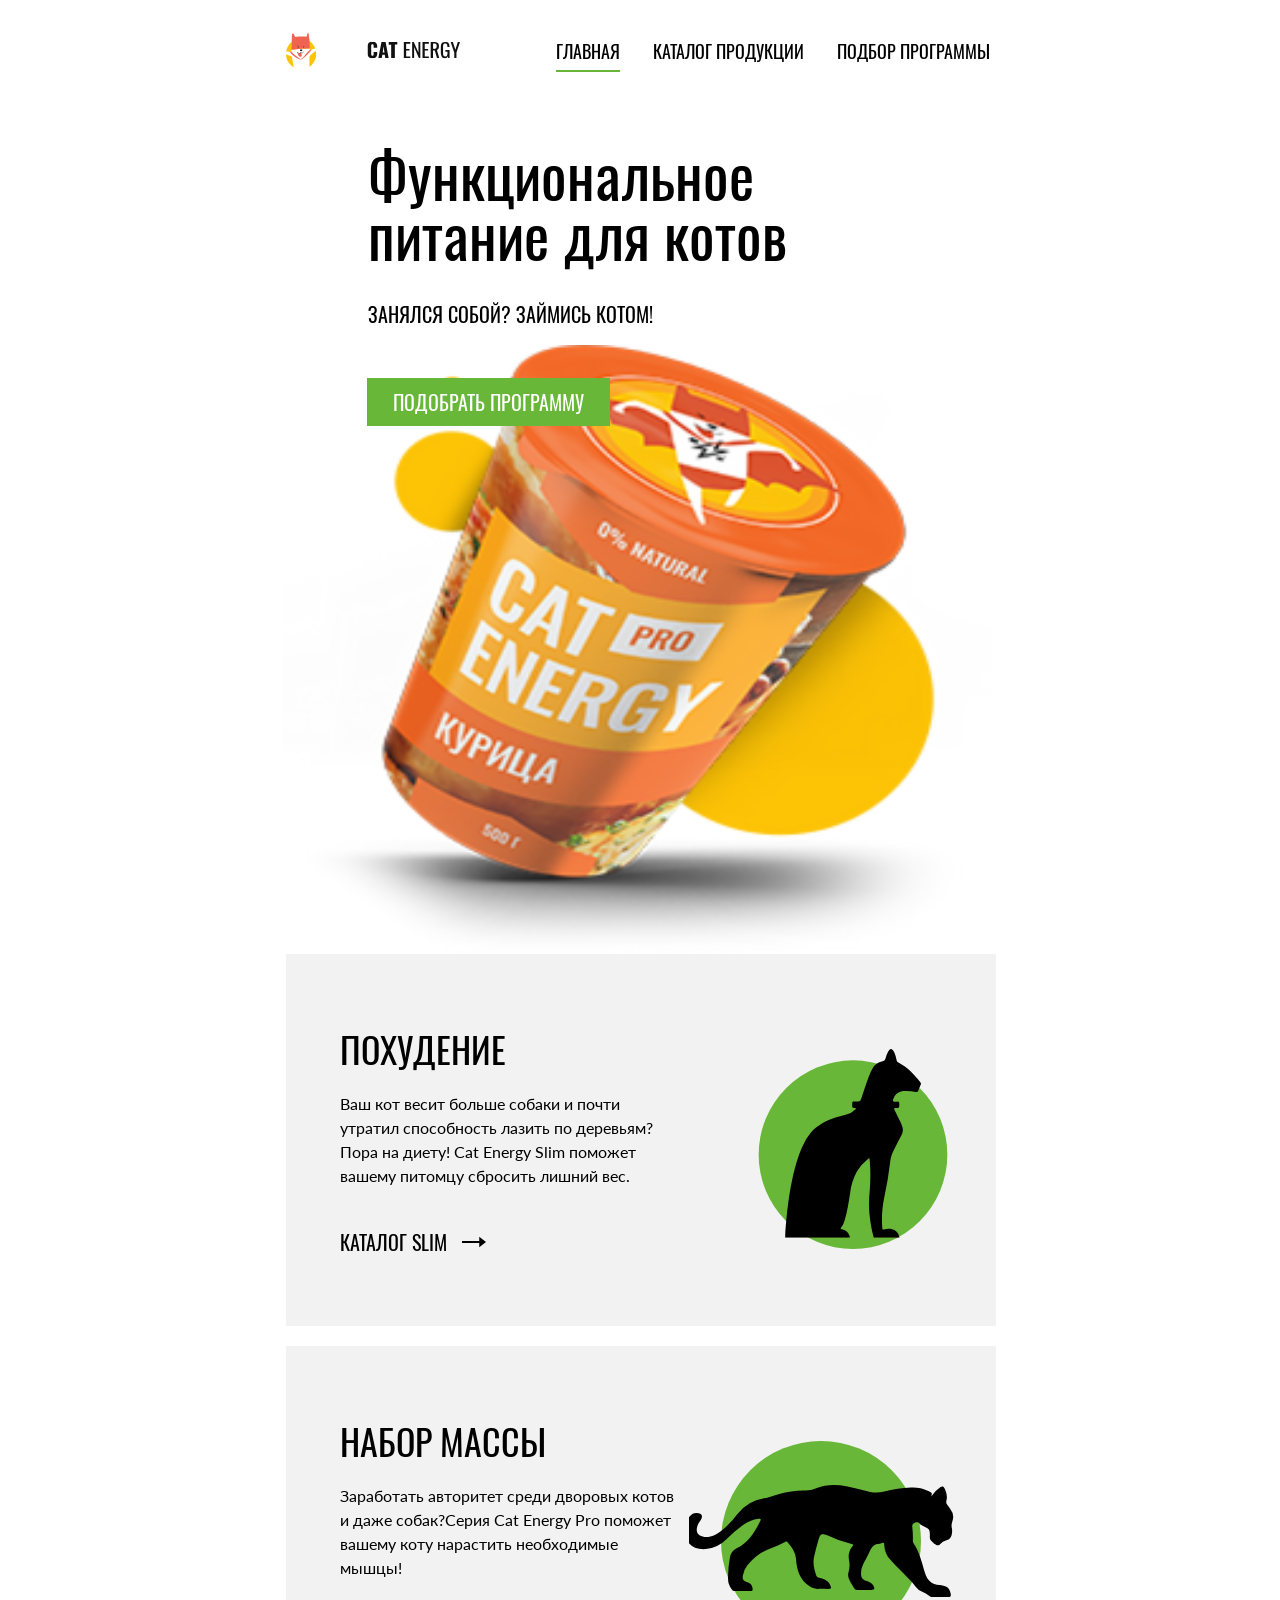
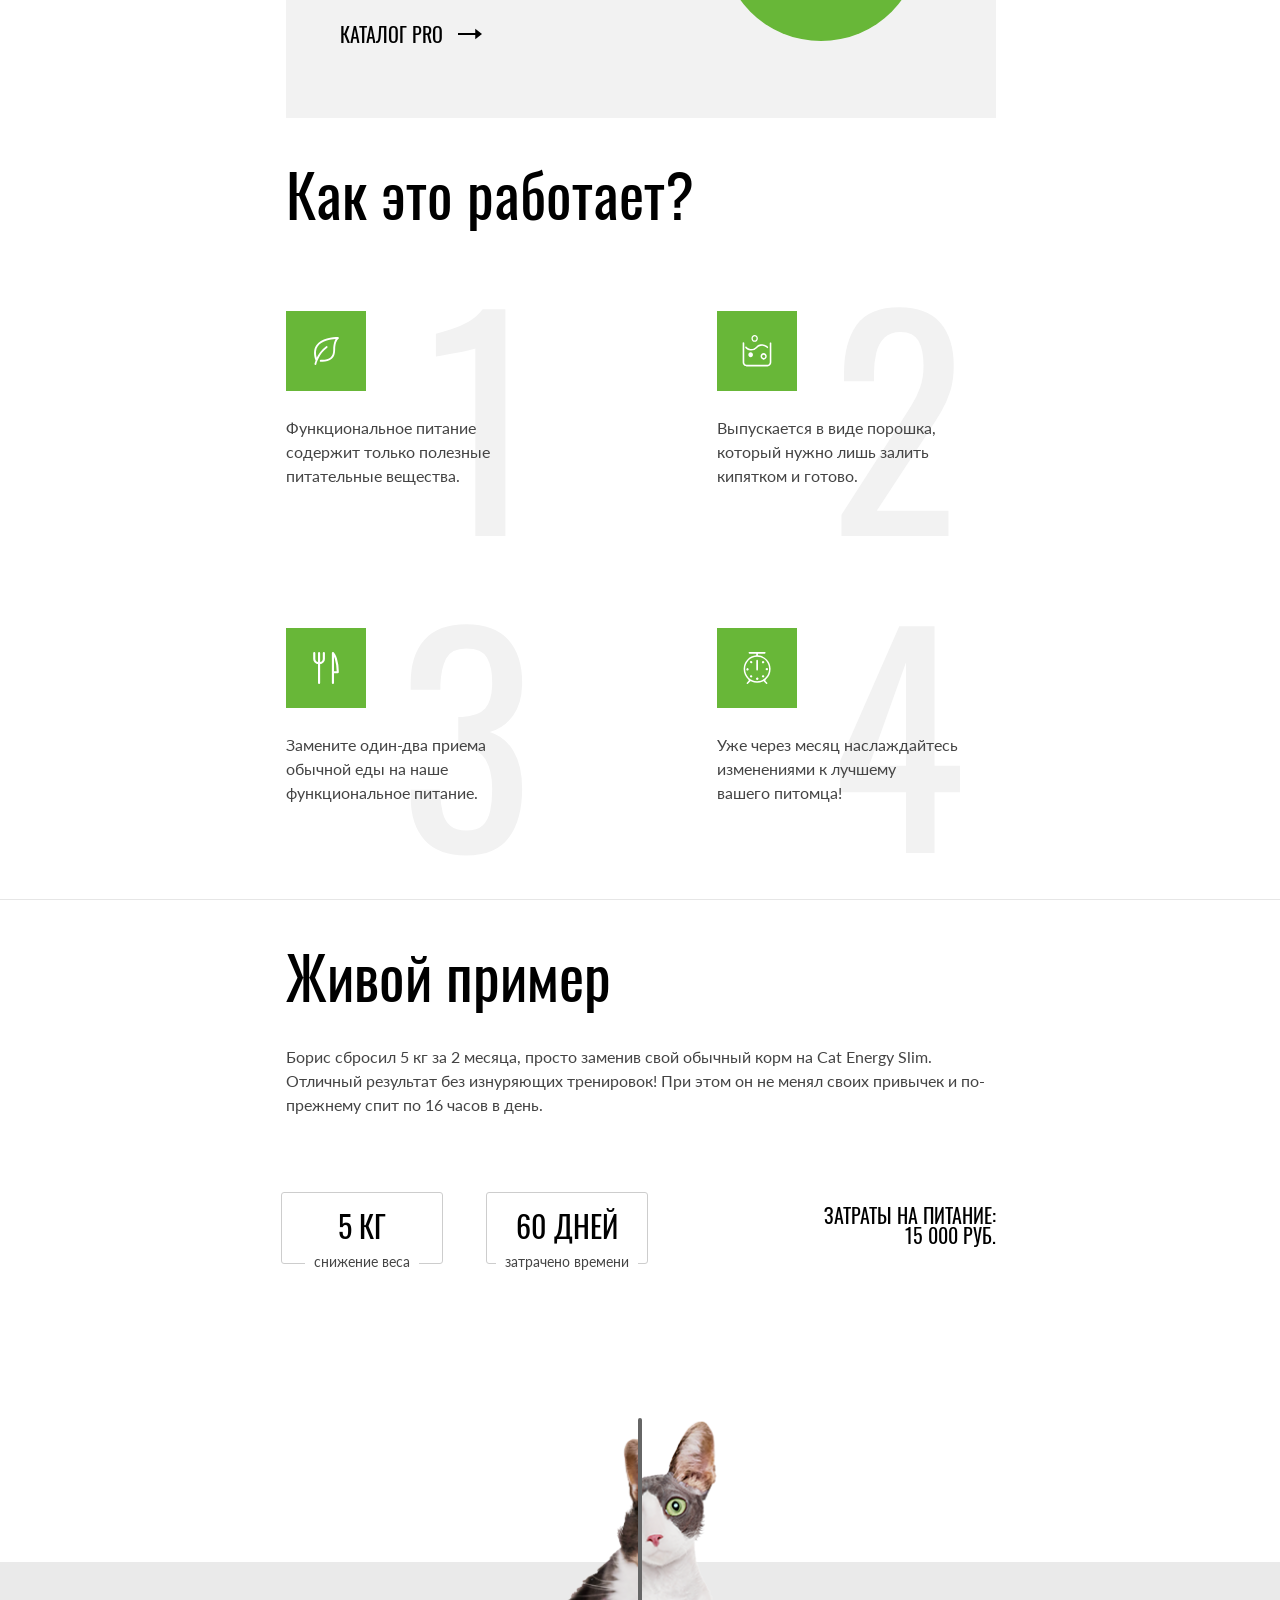
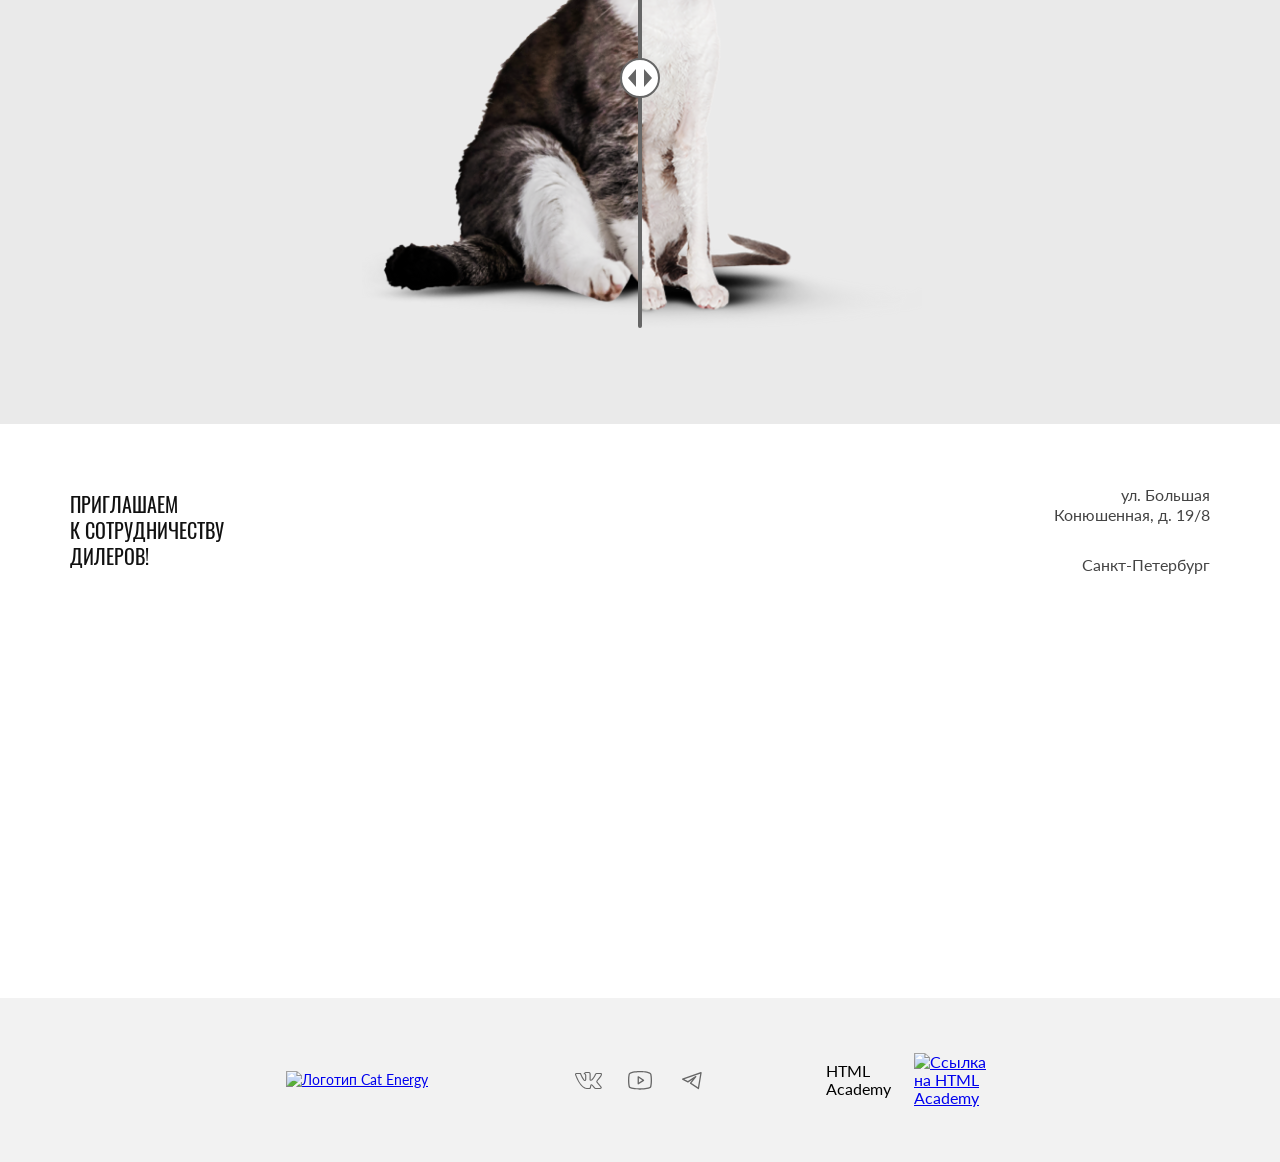
==== index.html @ 4098914b "Deploying to gh-pages from @ MironovAleksandr199304/2531571-cat-energy-32@c1a1b9414db4f3b01f4c20023c" ====
<!DOCTYPE html><html class="page" lang="ru"><head><meta charset="UTF-8"><title>Cat Energy</title><meta name="viewport" content="width=device-width,initial-scale=1"><script src="scripts/index.js" defer="defer"></script><link rel="icon" href="favicon.ico"><link rel="icon" href="favicons/icon.svg" type="image/svg+xml"><link rel="icon" href="favicons/152.png"><link rel="icon" href="favicons/256.png"><link rel="icon" href="favicons/512.png"><link rel="manifest" href="manifest.webmanifest"><link rel="stylesheet" href="styles/styles.css"></head><body class="page__body"><header class="main-header"><div class="main-header__wrapper"><a class="main-header__logo" href="#"><picture><source type="image/svg+xml" media="(min-width: 1300px)" width="202" height="59" srcset="images/logo-header-dekstop.svg"><source type="image/svg+xml" media="(min-width: 768px)" width="174" height="50" srcset="images/logo-header-tablet.svg"><img src="images/logo-header-mobile.svg" width="191" height="38" alt="Кэт энерджи"></picture></a><button class="main-header__menu" type="button"><span class="visually-hidden">Показать меню</span></button><nav class="breadcrumbs"><ul class="breadcrumbs__list nav-list"><li class="nav-list__item nav-list__item--active"><a class="nav-list__link nav-list__link--current" href="index.html">Главная</a></li><li class="nav-list__item"><a class="nav-list__link" href="catalog.html">Каталог продукции</a></li><li class="nav-list__item"><a class="nav-list__link" href="#">Подбор программы</a></li></ul></nav></div><div class="main-index__hero hero-block"><h2 class="hero-block__title">Функциональное питание для котов</h2><p class="hero-block__slogan">Занялся собой? Займись котом!</p><picture><source type="image/png" width="552" height="499" media="(min-width:1440px)" srcset="images/hero-img-dekstop@1x.png, images/hero-img-dekstop@2x.png 2x"><source type="image/png" width="709" height="609" media="(min-width: 768px)" srcset="images/hero-img-tablet@1x.png, images/hero-img-tablet@2x.png 2x"><img class="hero-block__image" src="images/hero-img-mobile@1x.png" srcset="images/hero-img-mobile@2x.png 2x" width="280" height="270" alt="Изображение упаковки"></picture><a class="hero-block__link" href="#">Подобрать программу</a></div></header><h1 class="visually-hidden">Питание Cat Energy лучшее для кота.</h1><main class="main-index"><section class="meal-plan"><div class="meal-plan__wrapper"><ul class="meal-plan__list"><li class="meal-plan__item meal-plan__item--slim"><div class="meal-plan__inner"><h3 class="meal-plan__title">Похудение</h3><p class="meal-plan__descr">Ваш кот весит больше собаки и почти утратил способность лазить по деревьям? Пора на диету! Cat Energy Slim поможет вашему питомцу сбросить лишний вес.</p><a class="meal-plan__link meal-plan__link--slim" href="#">Каталог Slim</a></div></li><li class="meal-plan__item-weight meal-plan__item--pro"><h3 class="meal-plan__title">Набор массы</h3><p class="meal-plan__descr">Заработать авторитет среди дворовых котов и даже собак?Серия Cat Energy Pro поможет вашему коту нарастить необходимые мышцы!</p><a class="meal-plan__link meal-plan__link--pro" href="#">Каталог PRO</a></li></ul></div></section><section class="benefits"><div class="benefits__wrapper"><h3 class="benefits__title">Как это работает?</h3><ul class="benefits__list"><li class="benefits__item benefits__item-one">Функциональное питание содержит только полезные питательные вещества.</li><li class="benefits__item benefits__item-two">Выпускается в виде порошка, который нужно лишь залить кипятком и готово.</li><li class="benefits__item benefits__item-three">Замените один-два приема обычной еды на наше функциональное питание.</li><li class="benefits__item benefits__item-four"><p class="benefits__descr">Уже через месяц наслаждайтесь изменениями к лучшему<br>вашего питомца!</p></li></ul></div></section><section class="success-story"><div class="success-story__container"><div class="success-story__wrapper"><div class="success-story__text"><h3 class="success-story__title">Живой пример</h3><p class="success-story__desc">Борис сбросил 5 кг за 2 месяца, просто заменив свой обычный корм на Cat Energy Slim. Отличный результат без изнуряющих тренировок! При этом он не менял своих привычек и по-прежнему спит по 16 часов в день.</p></div><div class="success-story__weight-loss"><dl class="success-story__list"><div class="success-story__description"><dt class="success-story__weight">Снижение веса</dt><dd class="success-story__value">5 КГ</dd></div><div class="success-story__description"><dt class="success-story__option success-story__option--time">Затрачено времени</dt><dd class="success-story__value">60 дней</dd></div></dl><p class="success-story__price"><span>Затраты на питание:</span> <span>15 000 РУБ.</span></p></div></div><div class="success-story__slider"><picture><source type="image/png" width="560" height="512" media="(min-width:1388px)" srcset="images/cat-before-dekstop@1x.png, images/cat-before-dekstop@2x.png 2x"><source type="image/png" width="560" height="512" media="(min-width: 768px)" srcset="images/cat-before-tablet@1x.png, images/cat-before-tablet@2x.png 2x"><img class="success-story__image-before" src="images/cat-before-mobile@1x.png" srcset="images/cat-before-mobile@2x.png 2x" width="280" height="256" loading="lazy" alt="Борис до сушки"></picture><picture><source type="image/png" width="560" height="512" media="(min-width:1388px)" srcset="images/cat-after-dekstop@1x.png, images/cat-after-dekstop@2x.png 2x"><source type="image/png" width="560" height="512" media="(min-width: 768px)" srcset="images/cat-after-tablet@1x.png, images/cat-after-tablet@2x.png 2x"><img class="success-story__image-after" src="images/cat-after-mobile@1x.png" srcset="images/cat-after-mobile@2x.png 2x" width="280" height="256" loading="lazy" alt="Борис после сушки"></picture><button class="success-story__toggle" type="button" aria-label="Переключение картинок с котами до и после"><span class="success-story__range-toggle"></span></button></div></div></section><section class="map"><div class="map__text"><h3 class="map__title">Приглашаем<br>к сотрудничеству дилеров!</h3><p class="map__address"><span>ул. Большая Конюшенная, д. 19/8</span> <span>Санкт-Петербург</span></p></div><picture><source type="image/png" width="1440" height="400" media="(min-width: 1388px)" srcset="images/map-dekstop@1x.png, images/map-dekstop@2x.png 2x"><source type="image/png" width="768" height="480" media="(min-width: 768px)" srcset="images/map-tablet@1x.png, images/map-tablet@2x.png 2x"><img class="map__images-mobile" src="images/map-mobile@1x.png" width="320" height="362" alt="ул. Большая Конюшенная, д. 19/8, Санкт-Петербург"></picture><iframe class="map__google-map" src="https://www.google.com/maps/embed?pb=!1m18!1m12!1m3!1d1998.603625719817!2d30.32047247737302!3d59.938719162093584!2m3!1f0!2f0!3f0!3m2!1i1024!2i768!4f13.1!3m3!1m2!1s0x469631f6df7d3481%3A0xc0016be317f9a6fd!2sCat%20Energy!5e0!3m2!1sru!2sru!4v1725797515474!5m2!1sru!2sru" width="320" height="362" style="border:0; display:block; width:100%" allowfullscreen="" loading="lazy" referrerpolicy="no-referrer-when-downgrade"></iframe></section></main><footer class="footer"><section class="social-link"><h3 class="visually-hidden">Блок с ссылками на соцсети</h3><div class="social-link__wrapper-logo"><a class="social-link__logo" href="#"><img class="social-link__logo-cat-energy" src="images/logo-footer-energy.svg" width="128" height="24" alt="Логотип Cat Energy"></a></div><ul class="social__list"><li class="social__item"><a class="social__link social__link--vk" href="#"><span class="visually-hidden">Логотип ВК</span></a></li><li class="social__item"><a class="social__link social__link--youtube" href="#"><span class="visually-hidden">Логотип Youtube</span></a></li><li class="social__item"><a class="social__link social__link--tg" href="#"><span class="visually-hidden">Логотип Telegram</span></a></li></ul><div class="social__academy-wrapper"><span class="social__logo-text">HTML Academy</span> <a class="social__link--academy-link" href="#"><img class="logo-html-academy" src="images/logo-html-academy.svg" width="27" height="34" alt="Ссылка на HTML Academy"></a></div></section></footer></body></html>
---- styles/styles.css ----
@font-face{font-family:Lato;font-weight:400;font-style:normal;src:url(../fonts/lato/Lato-Regular.woff2)format("woff2");font-display:swap}@font-face{font-family:Oswald;font-weight:400;font-style:normal;src:url(../fonts/oswald/oswaldregular.woff2)format("woff2");font-display:swap}@font-face{font-family:Oswald;font-weight:400;font-style:normal;src:url(../fonts/oswald/oswaldregular.woff)format("woff");font-display:swap}@font-face{font-family:Lato;font-weight:400;font-style:normal;src:url(../fonts/lato/Lato-Regular.woff)format("woff");font-display:swap}.visually-hidden{white-space:nowrap;-webkit-clip-path:inset(100%);clip-path:inset(100%);clip:rect(0 0 0 0);border:0;width:1px;height:1px;margin:-1px;padding:0;position:absolute;overflow:hidden}.page__body{background-color:#fff;background-position:top;background-repeat:no-repeat;min-width:320px;margin:0;padding:0;font-family:Lato,sans-serif;font-size:14px;font-weight:400;line-height:18px}*,:before,:after{box-sizing:border-box}.main-header__wrapper{min-width:320px;padding:13px 20px;display:flex;position:relative}.main-header__logo-text{margin-top:23px;margin-right:65px}.main-header__menu{background-color:#fff;background-image:url(../icons/stack.svg#icon-menu);background-repeat:no-repeat;border:none;width:24px;height:24px;padding:0;position:absolute;top:20px;right:21px}@media (width>=768px){.main-header__wrapper{justify-content:space-between;align-items:center;width:768px;min-width:768px;margin:0 auto;padding:25px 34px 65px 30px;display:flex}.main-header__menu{display:none}}@media (width>=1440px){.main-header{background-image:-webkit-linear-gradient(90deg,#fff 50%,#68b738d9 50%),-webkit-image-set(url(../images/background-dekstop@1x.webp) 1x type("image/webp"),url(../images/background-dekstop@2x.webp) 2x type("image/webp"),url(../images/background-dekstop@1x.jpg) 1x type("image/jpg"),url(../images/background-dekstop@2x.jpg) 2x type("image/jpg")),-webkit-linear-gradient(90deg,#fff 50%,#454449 50%);background-image:linear-gradient(90deg,#fff 50%,#68b738d9 50%),image-set("../images/background-dekstop@1x.webp" 1x type("image/webp"),"../images/background-dekstop@2x.webp" 2x type("image/webp"),"../images/background-dekstop@1x.jpg" 1x type("image/jpg"),"../images/background-dekstop@2x.jpg" 2x type("image/jpg")),linear-gradient(90deg,#fff 50%,#454449 50%);background-position:100%,calc(50vw + 3px) 6px;background-repeat:no-repeat;background-size:auto,1040px 694px;min-height:694px;margin-bottom:82px}.main-header__wrapper{width:1220px;margin:0 auto 29px;padding:55px 0 0}}.breadcrumbs__menu{background-image:url(../icons/stack.svg#icon-menu);background-repeat:no-repeat;border:none;width:24px;height:24px}.breadcrumbs__list{display:none}@media (width>=768px){.breadcrumbs__menu{display:none}.breadcrumbs__list{gap:33px;margin:0;padding:0;list-style-type:none;display:flex}}.nav-list__link{color:#000;text-transform:uppercase;font-family:Oswald,sans-serif;font-size:20px;line-height:20px}@media (width>=768px){.nav-list__link{color:#000;text-transform:uppercase;font-family:Oswald,sans-serif;font-size:18px;font-weight:400;line-height:20px;text-decoration:none}.nav-list__link--current{border-bottom:2px solid #68b738;padding-bottom:6px}}@media (width>=1440px){.nav-list__link{text-transform:uppercase;color:#fff;font-size:20px;font-weight:400}.nav-list__link--current{border-bottom:2px solid #fff;padding-bottom:8px}}.main-index__hero{background-image:linear-gradient(#68b738d9 302px,#fff 302px);width:100%;position:relative}.main-index__hero:before{content:"";z-index:-1;background-color:#68b738d9;background-image:-webkit-image-set(url(../images/background-hero-img-mobile@1x.webp) 1x type("image/webp"),url(../images/background-hero-img-mobile@2x.webp) 2x type("image/webp"),url(../images/background-hero-img-mobile@1x.jpg) 1x type("image/jpg"),url(../images/background-hero-img-mobile@2x.jpg) 2x type("image/jpg")),-webkit-linear-gradient(90deg,#4f4e54 calc(50vw - 160px),#454449 calc(50vw - 160px));background-image:image-set("../images/background-hero-img-mobile@1x.webp" 1x type("image/webp"),"../images/background-hero-img-mobile@2x.webp" 2x type("image/webp"),"../images/background-hero-img-mobile@1x.jpg" 1x type("image/jpg"),"../images/background-hero-img-mobile@2x.jpg" 2x type("image/jpg")),linear-gradient(90deg,#4f4e54 calc(50vw - 160px),#454449 calc(50vw - 160px));background-position:top;background-repeat:no-repeat;background-size:contain;width:100%;height:100%;max-height:302px;display:block;position:absolute;top:0;left:0}@media (width>=768px){.main-index__hero:before{display:none}.main-index__hero{background-image:none}}.meal-plan__link--slim{text-transform:uppercase;color:#000;margin-left:20px;font-family:Oswald,sans-serif;font-size:16px;line-height:16px;text-decoration:none;display:flex}.meal-plan__wrapper{width:280px;margin:0 auto}.meal-plan__link:after{content:"";background-color:#0000;background-image:url(../icons/stack.svg#arrow);background-position:50%;background-repeat:no-repeat;background-size:contain;width:24px;height:12px;margin-left:15px;display:block}.meal-plan__item--slim:before{background-image:url(../icons/stack.svg#cat-slim)}.meal-plan__item:before{content:"";background-color:#0000;background-position:50%;background-repeat:no-repeat;background-size:contain;width:50px;height:53px;margin-top:20px;margin-left:20px;display:block;position:absolute}.meal-plan__item-weight:before{content:"";background-color:#0000;background-position:50%;background-repeat:no-repeat;background-size:contain;width:67px;height:53px;margin-top:20px;margin-left:13px;display:block;position:absolute}@media (width>=768px){.meal-plan__item:before{width:200px;height:200px;left:447px}}.meal-plan__item--pro:before{background-image:url(../icons/stack.svg#cat-weight)}.meal-plan__link--pro{text-transform:uppercase;color:#000;margin-left:20px;font-family:Oswald,sans-serif;font-size:16px;line-height:16px;text-decoration:none;display:flex}.meal-plan__title{text-transform:uppercase;margin:30px 0 29px 90px;font-family:Oswald,sans-serif;font-size:24px;font-weight:400;line-height:37px}.meal-plan__descr{color:#000;margin:0 33px 38px 20px;font-size:14px;line-height:18px}.meal-plan__list{flex-direction:column;gap:20px;margin:0;padding:0;list-style-type:none;display:flex}.meal-plan{padding:20px}.meal-plan__item,.meal-plan__item-weight{background-color:#f2f2f2;height:266px}@media (width>=768px){.meal-plan{margin-bottom:45px;padding:0 30px}.meal-plan__item--slim,.meal-plan__item--pro{max-width:710px;min-height:372px;margin:0 auto;padding:75px 316px 52px 54px;position:relative}.meal-plan__item-weight:before{width:268px;height:200px;left:390px}.meal-plan__title{width:100%;margin:0 0 24px;font-size:36px;font-weight:400;line-height:39px}.meal-plan__link{text-transform:uppercase;text-align:center;color:#000;align-items:center;margin:0;font-size:20px;font-weight:400}.meal-plan__descr{text-align:left;border-bottom:none;width:340px;margin:0;padding-bottom:46px;font-size:16px;line-height:24px}.meal-plan__wrapper{width:708px;margin:0 auto}}@media (width>=1440px){.meal-plan__item--slim,.meal-plan__item--pro{width:570px;padding:41px 61px 59px 52px;display:block}.meal-plan__item:before{width:100px;height:106px;margin-top:41px;margin-left:52px;top:0;left:0}.meal-plan__wrapper{width:1220px;margin:0 auto}.meal-plan__list{flex-direction:row;gap:80px}.meal-plan__title{width:206px;margin-top:32px;margin-bottom:73px;margin-left:162px}.meal-plan__descr{width:457px;padding-bottom:34px}.meal-plan__item-weight:before{width:134px;height:100px;margin-top:47px;margin-left:33px;top:0;left:0}.meal-plan{margin-bottom:71px}}.benefits{margin:0 0 49px;padding:0}.benefits__wrapper{width:280px;margin:0 auto}.benefits__title{color:#000;margin:20px 0 40px;font-family:Oswald,sans-serif;font-size:36px;line-height:40px}.benefits__descr{margin:0}@media (width<768px){.benefits__descr br{display:none}}.benefits__item{color:#444;font-size:14px;line-height:18px}.benefits__item:before{content:"";background-color:#68b738;background-position:50%;background-repeat:no-repeat;background-size:30px 32px;width:60px;height:60px;display:block}.benefits__item-one:before{background-image:url(../icons/stack.svg#icon-leaf)}.benefits__item-two:before{background-image:url(../icons/stack.svg#icon-recipe)}.benefits__item-three:before{background-image:url(../icons/stack.svg#icon-eat)}.benefits__item-four:before{background-image:url(../icons/stack.svg#icon-time)}.benefits__list{flex-wrap:wrap;gap:20px;margin:0;padding:0;list-style-type:none;display:flex}.benefits__item-one,.benefits__item-two,.benefits__item-three,.benefits__item-four{grid-column-gap:20px;grid-template-columns:60px 200px;display:grid}@media (width>=768px){.benefits{width:768px;margin:0 auto;padding-bottom:47px}.benefits__wrapper{min-width:768px;padding:0 30px}.benefits__list{grid-gap:37px 153px;counter-reset:item_number;grid-template-rows:1fr 1fr;grid-template-columns:1fr 1fr;display:grid}.benefits__item-one,.benefits__item-two,.benefits__item-three,.benefits__item-four{counter-increment:item_number;align-items:center;min-height:280px;margin:0;padding:113px 26px 0 0;position:relative}.benefits__title{color:#000;margin:0 0 32px;font-size:60px;font-weight:400;line-height:60px}.benefits__item{counter-increment:guides-counter 1;justify-content:space-between;width:100%;font-size:16px;font-weight:400;line-height:24px;display:flex}.benefits__item:before{width:80px;height:80px;position:absolute;top:20%}.benefits__item:after{content:counter(guides-counter);text-align:center;color:#f2f2f2;vertical-align:top;z-index:-1;height:100%;font-family:Oswald,sans-serif;font-size:280px;line-height:280px;position:absolute;top:15px;right:30px}}@media (width>=1440px){.benefits{width:1220px;margin-bottom:69px;padding-bottom:0}.benefits__wrapper{margin:0;padding:0}.benefits__list{flex-wrap:nowrap;gap:0;width:1220px;display:flex}.benefits__item-one,.benefits__item-two,.benefits__item-three{margin-right:94px;padding:151px 0 0}.benefits__item-four{padding:151px 0 0}.benefits__descr{width:245px}.benefits__item:after{top:33px;right:-18px}}.success-story{background-color:#eaeaea;flex-direction:column;margin:0;padding:0 20px;display:flex}.success-story__title{color:#000;margin:25px 0 40px;font-family:Oswald,sans-serif;font-size:36px;font-weight:400;line-height:40px}.success-story__desc{color:#444;min-width:280px;margin:0 0 20px;font-size:14px;line-height:18px}.success-story__wrapper{flex-direction:column;align-items:center;display:flex}.success-story__toggle{cursor:pointer;background:0 0;border:none;width:40px;height:256px;padding:0;position:absolute;left:120px}.success-story__loss-params{grid-column-gap:32px;grid-template-columns:124px 124px;display:grid}.success-story__list{flex-wrap:wrap;align-items:center;gap:32px;margin:0 0 34px;padding:0;list-style-type:none;display:flex}.success-story__description{box-sizing:border-box;border:1px solid #cdcdcd;border-radius:3px;flex-direction:column;width:124px;min-height:56px;display:flex;position:relative}.success-story__weight{text-align:center;color:#444;text-transform:lowercase;background-color:#eaeaea;width:77px;margin:0 auto -15px;padding-left:4px;padding-right:6px;font-family:Lato,sans-serif;font-size:12px;line-height:12px}.success-story__value{text-align:center;text-transform:uppercase;order:-1;margin:14.47px 0 7.5px;font-family:Oswald,sans-serif;font-size:24px;line-height:24px}.success-story__option{text-align:center;color:#444;text-transform:lowercase;background-color:#eaeaea;width:77px;margin:0 auto -15px;padding-left:4px;padding-right:6px;font-family:Lato,sans-serif;font-size:12px;line-height:12px}.success-story__price{text-align:center;text-transform:uppercase;margin:0 0 20px;font-family:Oswald,sans-serif;font-size:14px;line-height:20px}.success-story__slider{grid-template-columns:1fr 1fr;width:280px;margin:auto;display:grid;position:relative}.success-story__slider picture{width:140px;position:relative;overflow:hidden}.success-story__image-before,.success-story__image-after{width:max-content;display:block}.success-story__image-after{position:absolute;left:-140px}.success-story__range-toggle{box-sizing:border-box;background-color:#fff;border:2px solid #666;border-radius:50%;width:40px;height:40px;display:block;position:absolute;top:110px}.success-story__range-toggle:before{content:"";background-color:#666;width:100%;height:100%;display:block;-webkit-mask-image:url(../icons/stack.svg#slider-thumb);mask-image:url(../icons/stack.svg#slider-thumb);-webkit-mask-position:50%;mask-position:50%;-webkit-mask-size:24px 18px;mask-size:24px 18px;-webkit-mask-repeat:no-repeat;mask-repeat:no-repeat}.success-story__toggle:after{content:"";background-color:#666;border-radius:2px;width:4px;height:256px;margin:0 auto;display:block}@media (width>=768px){.success-story{background-color:#fff;background-image:linear-gradient(0deg,#eaeaea 462px,#fff 462px);border-top:1px solid #e6e6e6;padding:0 30px}.success-story__wrapper{width:708px;height:518px;margin:0 auto}.success-story__title{color:#000;margin:45px 0 40px;font-size:60px;font-weight:400;line-height:60px}.success-story__description{width:162px}.success-story__desc{font-size:16px;font-weight:400;line-height:24px}.success-story__list{float:left;gap:43px;width:367px;margin-bottom:104px}.success-story__weight-loss{width:291px;margin-left:-428px}.success-story__value{margin-bottom:11px;font-size:30px;line-height:37px}.success-story__weight{background-color:#fff;min-width:114px;margin-bottom:-6px;padding:0;font-size:14px;line-height:14px}.success-story__option{background-color:#fff;width:142px;min-width:114px;margin-bottom:-6px;padding:0;font-size:14px;line-height:14px}.success-story__text{margin-bottom:55px}.success-story__price{text-transform:uppercase;color:#000;text-align:right;width:174px;font-size:20px;font-weight:400;line-height:20px;position:relative;top:-163px;right:-541px}.success-story__slider picture{width:280px;left:-138px}.success-story__slider{padding-bottom:94px}.success-story__image-after{left:-280px}.success-story__toggle{height:240px}.success-story__toggle:after{height:510px}.success-story__range-toggle{top:100%}}@media (width>=1440px){.success-story{background-image:linear-gradient(#fff 136px,#f2f2f2 136px);border-top:0;flex-flow:row;gap:224px}.success-story__wrapper{align-items:flex-start;margin:0}.success-story__title{margin-top:0;margin-bottom:146px}.success-story__text{width:436px}.success-story__weight-loss{margin-left:0}.success-story__price{justify-content:space-between;width:329px;display:flex;top:-46px;right:0}.success-story__container{width:1220px;margin:0 auto;display:flex}.success-story__slider{top:0;right:21px}.success-story__weight,.success-story__option{background-color:#f2f2f2}}.map__title{text-transform:uppercase;color:#111;width:100%;margin:0;font-family:Oswald,sans-serif;font-size:16px;line-height:20px}.map__address{color:#444;width:100%;margin:0;font-size:14px;line-height:20px}.map__text{justify-content:space-around;align-items:center;padding:26px 20px;display:flex}.map__images-mobile{border:none;display:none}@media (width>=768px){.map__text{justify-content:space-between;padding:61px 70px}.map__title{text-transform:uppercase;color:#111;width:157px;font-size:20px;font-weight:400;line-height:26px}.map__address{text-align:right;flex-direction:column;gap:30px;width:157px;font-size:16px;font-weight:400;line-height:20px;display:flex}}@media (width>=1440px){.map{flex-grow:1;align-items:flex-start;display:flex;position:relative}.map__text{z-index:1;box-sizing:border-box;background-color:#fff;width:565px;margin:95px 0 106px calc(50vw - 610px);padding-left:80px;padding-right:78px;position:relative}.map__images-mobile{position:absolute;top:0;left:0}.map__google-map{border:0;width:100%;height:100%;display:block;position:absolute}}@media (width>=768px){.footer{background-color:#f2f2f2}}.social__link--vk:before{-webkit-mask-image:url(../icons/stack.svg#icon-vk);mask-image:url(../icons/stack.svg#icon-vk)}.social__link:before{content:"";background-color:#666;background-position:50%;background-repeat:no-repeat;background-size:contain;width:28px;height:22px;display:block;-webkit-mask-position:50%;mask-position:50%;-webkit-mask-size:contain;mask-size:contain;-webkit-mask-repeat:no-repeat;mask-repeat:no-repeat}.social__link--tg:before{-webkit-mask-image:url(../icons/stack.svg#icon-tg);mask-image:url(../icons/stack.svg#icon-tg)}.social__link--youtube:before{-webkit-mask-image:url(../icons/stack.svg#icon-youtube);mask-image:url(../icons/stack.svg#icon-youtube)}.social__list{border-bottom:1px solid #cdcdcd;justify-content:center;gap:24px;margin:0;padding:40px 0;list-style-type:none;display:flex}.social-link{background-color:#f2f2f2;padding:0 20px}.social-link__wrapper-logo{text-align:center;border-bottom:1px solid #cdcdcd;padding:40px 0 20px}.social__academy-wrapper{justify-content:space-between;align-items:center;padding:20px 0;font-size:16px;display:flex}@media (width>=768px){.social-link{justify-content:space-between;width:708px;margin:0 auto;padding:55px 0;display:flex}.social__list{border-bottom:none;align-items:center;padding:0}.social__academy-wrapper{width:168px;padding:0}.social-link__wrapper-logo{border-bottom:none;align-self:center;margin-right:25px;padding:0}.social__logo-text{margin-right:23px}}@media (width>=1440px){.social-link{width:1220px}.social-link__wrapper-logo{margin-right:42px}}.catalog__title{color:#000;font-family:Oswald,sans-serif;font-size:36px;line-height:36px}.catalog__link{color:#222;font-family:Oswald,sans-serif;font-size:16px;line-height:20px}.catalog__weight,.catalog__value{color:#444;font-size:12px;line-height:16px}.catalog__button{text-transform:uppercase;font-size:16px;line-height:20px}.catalog__over-title{color:#111;font-family:Oswald,sans-serif;font-size:16px;line-height:20px}.catalog__over-desc{color:#444;font-size:12px;line-height:16px}.catalog__over{background-image:url(../icons/stack.svg#icon-more);background-repeat:no-repeat;background-size:30px 40px}.additional__title{color:#000;font-family:Oswald,sans-serif;font-size:24px;line-height:24px}.additional__name{color:#222;font-family:Oswald,sans-serif;font-size:16px;line-height:16px}.additional__value,.additional__price{color:#444;font-size:14px;line-height:14px}.additional__button{font-family:Oswald,sans-serif;font-size:16px;line-height:20px}.additional__desc{font-size:16px;line-height:20px}.additional__bonus{background-color:#68b738;background-image:url(../icons/stack.svg#icon-gift);background-repeat:no-repeat;background-size:78px 80px}.promotions__label{color:#000;font-family:Oswald,sans-serif;font-size:24px;line-height:24px}.promotions__text{color:#000;font-family:Oswald,sans-serif;font-size:16px;line-height:24px}.promotions__button{font-family:Oswald,sans-serif;font-size:20px;line-height:26px}.hero-block__title{color:#fff;margin:0 0 25px;padding:27px 0 0;font-family:Oswald,sans-serif;font-size:36px;font-weight:400;line-height:36px}.hero-block__slogan{text-transform:uppercase;color:#fff;margin:0 0 29px;padding:0;font-family:Oswald,sans-serif;font-size:14px;line-height:14px}.hero-block__link{color:#fff;text-transform:uppercase;background-color:#68b738;width:280px;margin:0 auto;padding:10px 44px;font-family:Oswald,sans-serif;font-size:16px;line-height:20px;text-decoration:none;display:block}.hero-block{text-align:center;min-width:320px;max-width:1440px;margin:0 0 20px;padding:0 20px}.hero-block__image{margin:0 auto;display:block}@media (width>=768px){.hero-block{flex-wrap:wrap;width:715px;margin:0 auto;padding:0;display:flex;position:relative}.hero-block__title{color:#000;text-align:left;max-width:100%;margin:0 85px 40px;padding:0;font-size:60px;line-height:60px}.hero-block__slogan{text-transform:uppercase;color:#000;text-align:left;margin:0 85px 21px;font-size:20px;font-weight:400;line-height:20px}.hero-block__link{width:243px;padding:14px 26px;font-size:20px;line-height:20px;position:absolute;top:234px;left:84px}}@media (width>=1440px){.hero-block__title{width:420px;margin:81px 0 40px;padding:0}.hero-block__slogan{width:363px;margin-bottom:52px;margin-left:0}.hero-block{flex-direction:column;width:1060px;min-height:499px;display:flex;position:relative}.hero-block__image{margin:0 auto;display:block;position:absolute;bottom:0;left:368px}.hero-block__link{top:313px;left:0}}
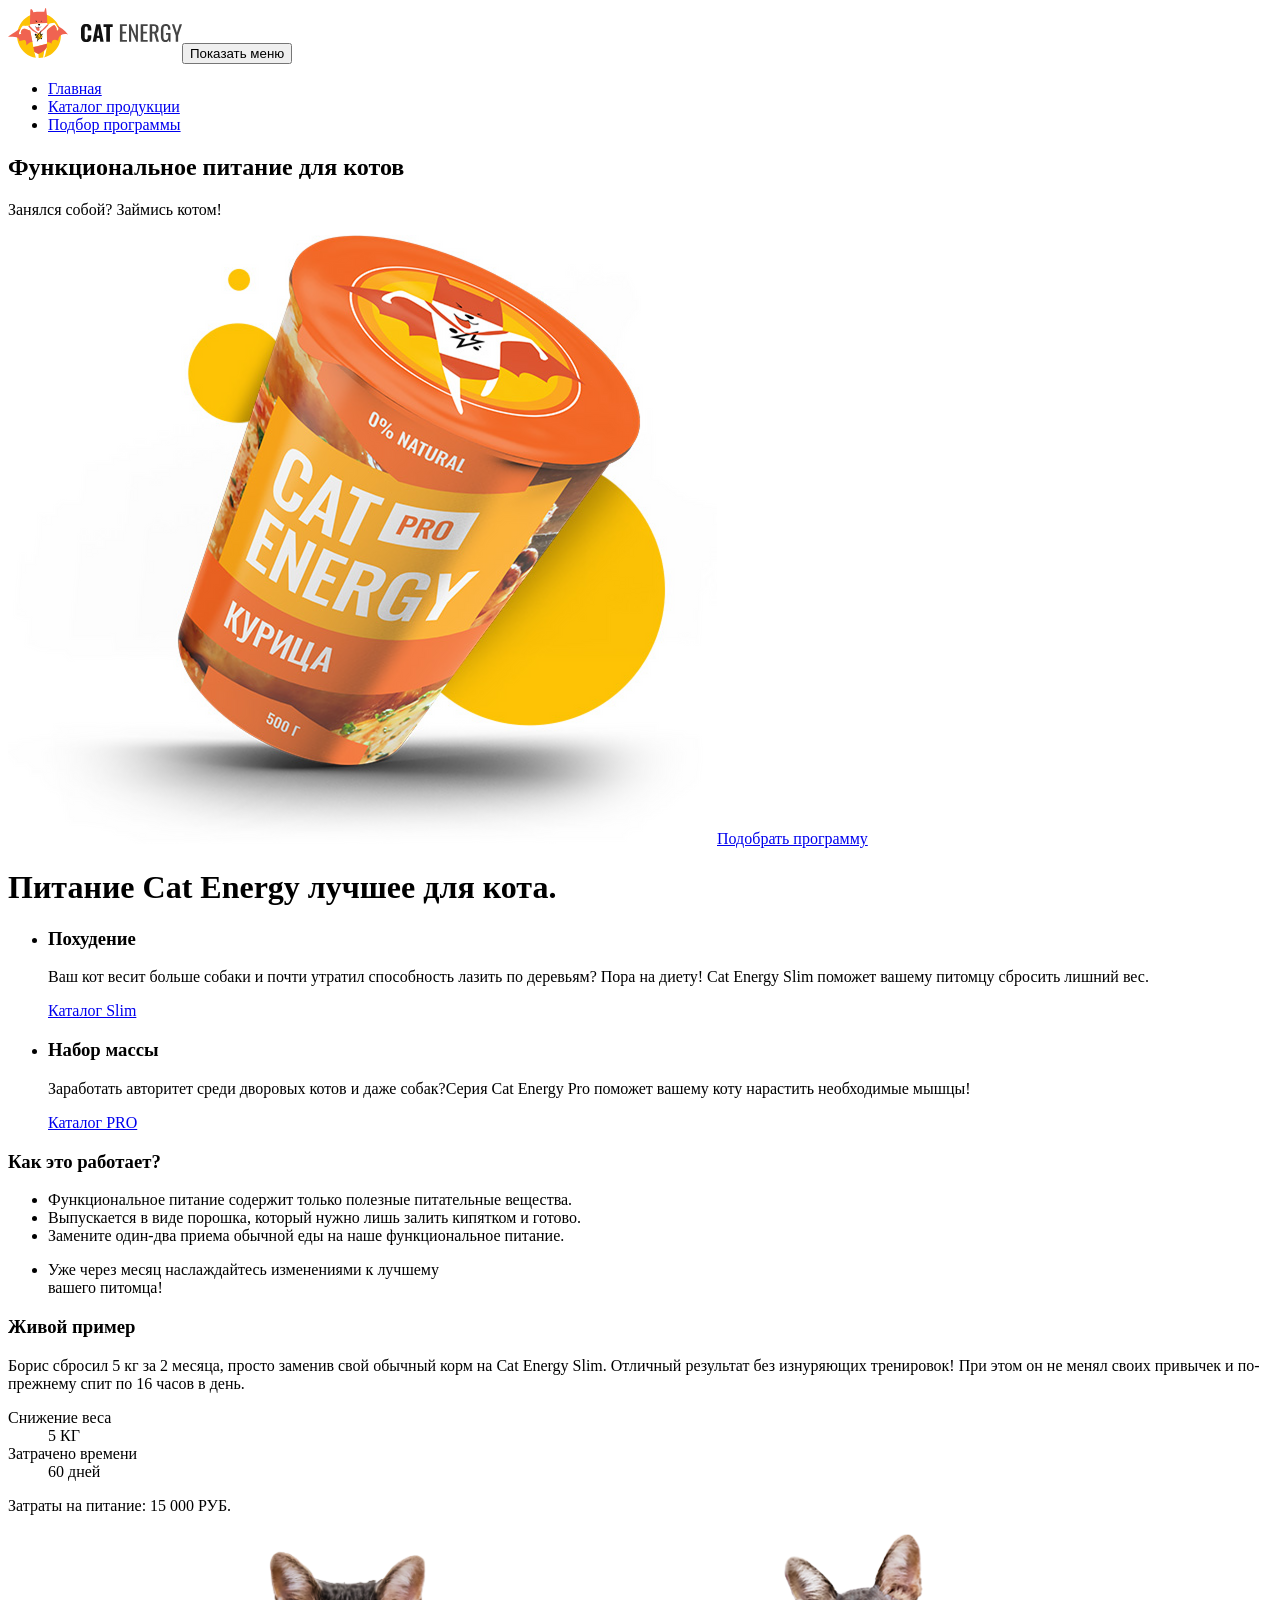
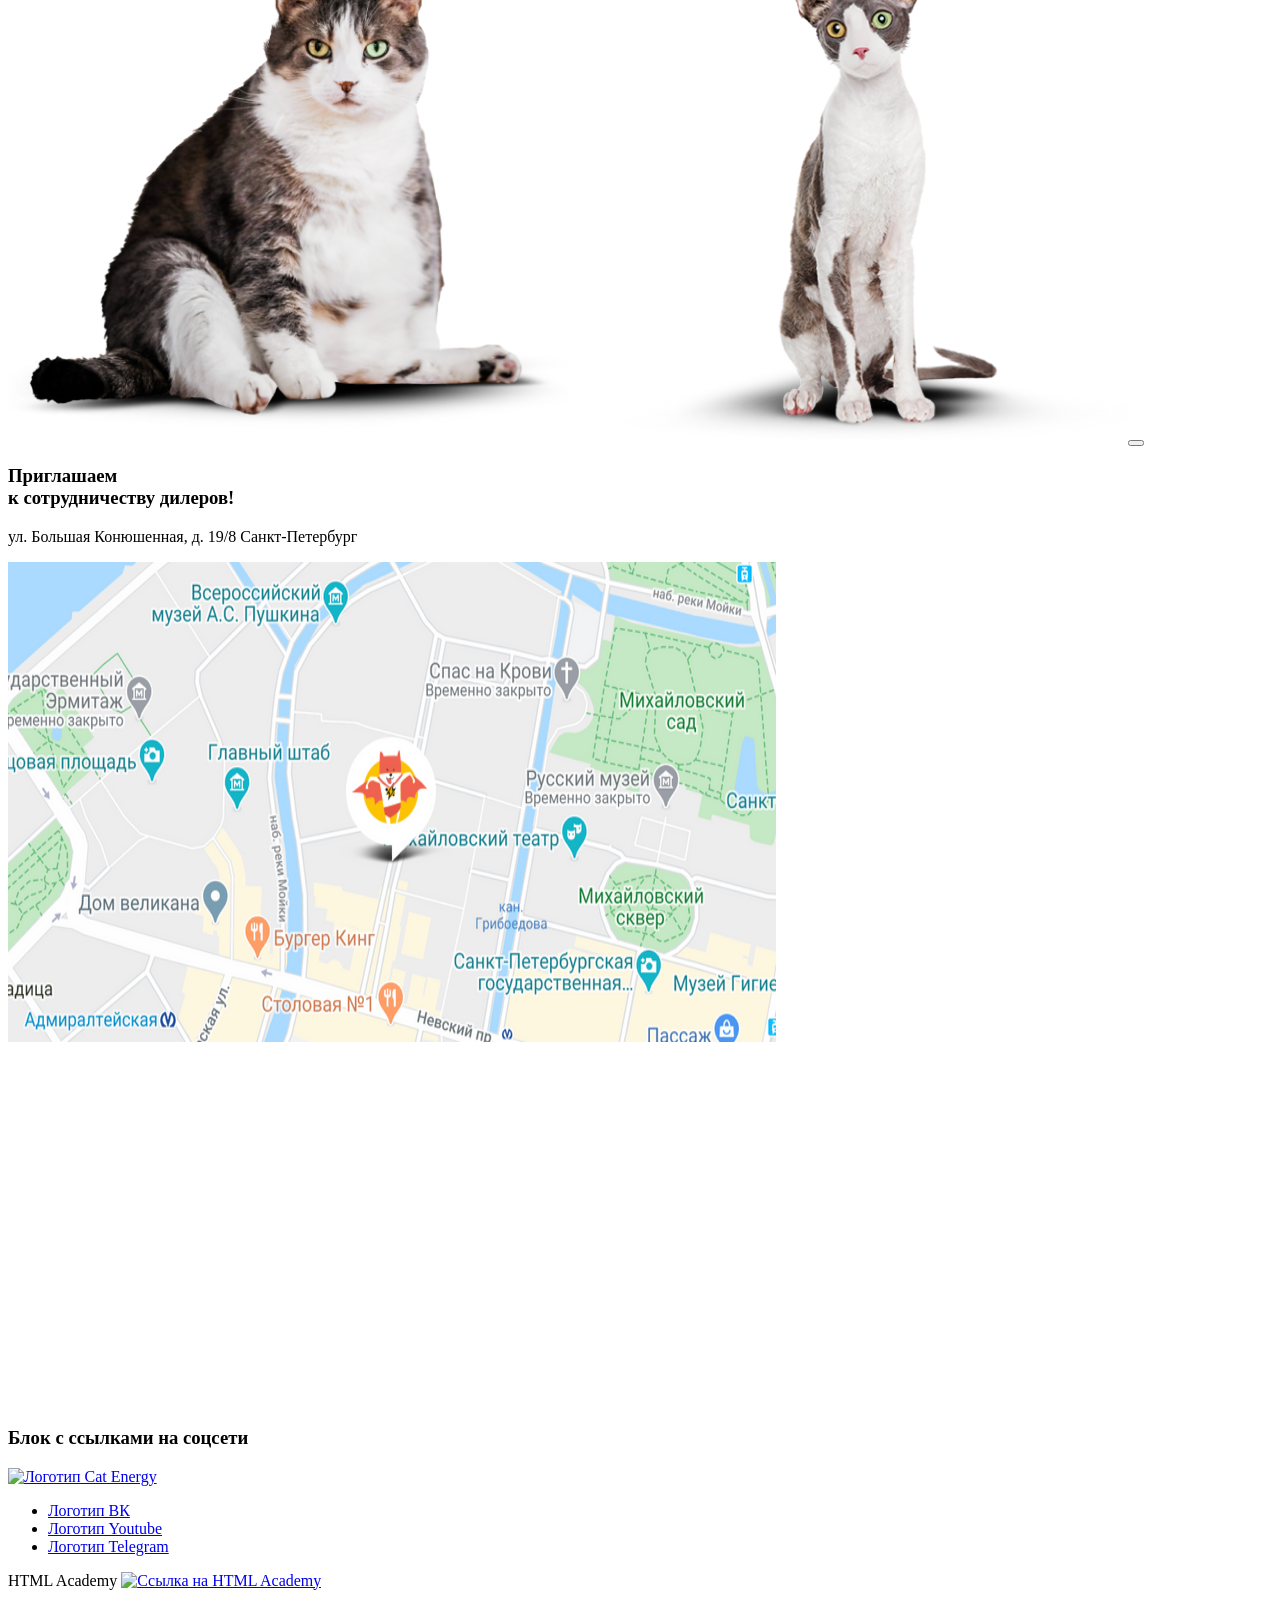
==== commit fcb2f224: "Deploying to gh-pages from @ MironovAleksandr199304/2531571-cat-energy-32@12feeab2e167f78d2f5ab0e00c" ====
--- a/index.html
+++ b/index.html
@@ -1 +1 @@
-<!DOCTYPE html><html class="page" lang="ru"><head><meta charset="UTF-8"><title>Cat Energy</title><meta name="viewport" content="width=device-width,initial-scale=1"><script src="scripts/index.js" defer="defer"></script><link rel="icon" href="favicon.ico"><link rel="icon" href="favicons/icon.svg" type="image/svg+xml"><link rel="icon" href="favicons/152.png"><link rel="icon" href="favicons/256.png"><link rel="icon" href="favicons/512.png"><link rel="manifest" href="manifest.webmanifest"><link rel="stylesheet" href="styles/styles.css"></head><body class="page__body"><header class="main-header"><div class="main-header__wrapper"><a class="main-header__logo" href="#"><picture><source type="image/svg+xml" media="(min-width: 1300px)" width="202" height="59" srcset="images/logo-header-dekstop.svg"><source type="image/svg+xml" media="(min-width: 768px)" width="174" height="50" srcset="images/logo-header-tablet.svg"><img src="images/logo-header-mobile.svg" width="191" height="38" alt="Кэт энерджи"></picture></a><button class="main-header__menu" type="button"><span class="visually-hidden">Показать меню</span></button><nav class="breadcrumbs"><ul class="breadcrumbs__list nav-list"><li class="nav-list__item nav-list__item--active"><a class="nav-list__link nav-list__link--current" href="index.html">Главная</a></li><li class="nav-list__item"><a class="nav-list__link" href="catalog.html">Каталог продукции</a></li><li class="nav-list__item"><a class="nav-list__link" href="#">Подбор программы</a></li></ul></nav></div><div class="main-index__hero hero-block"><h2 class="hero-block__title">Функциональное питание для котов</h2><p class="hero-block__slogan">Занялся собой? Займись котом!</p><picture><source type="image/png" width="552" height="499" media="(min-width:1440px)" srcset="images/hero-img-dekstop@1x.png, images/hero-img-dekstop@2x.png 2x"><source type="image/png" width="709" height="609" media="(min-width: 768px)" srcset="images/hero-img-tablet@1x.png, images/hero-img-tablet@2x.png 2x"><img class="hero-block__image" src="images/hero-img-mobile@1x.png" srcset="images/hero-img-mobile@2x.png 2x" width="280" height="270" alt="Изображение упаковки"></picture><a class="hero-block__link" href="#">Подобрать программу</a></div></header><h1 class="visually-hidden">Питание Cat Energy лучшее для кота.</h1><main class="main-index"><section class="meal-plan"><div class="meal-plan__wrapper"><ul class="meal-plan__list"><li class="meal-plan__item meal-plan__item--slim"><div class="meal-plan__inner"><h3 class="meal-plan__title">Похудение</h3><p class="meal-plan__descr">Ваш кот весит больше собаки и почти утратил способность лазить по деревьям? Пора на диету! Cat Energy Slim поможет вашему питомцу сбросить лишний вес.</p><a class="meal-plan__link meal-plan__link--slim" href="#">Каталог Slim</a></div></li><li class="meal-plan__item-weight meal-plan__item--pro"><h3 class="meal-plan__title">Набор массы</h3><p class="meal-plan__descr">Заработать авторитет среди дворовых котов и даже собак?Серия Cat Energy Pro поможет вашему коту нарастить необходимые мышцы!</p><a class="meal-plan__link meal-plan__link--pro" href="#">Каталог PRO</a></li></ul></div></section><section class="benefits"><div class="benefits__wrapper"><h3 class="benefits__title">Как это работает?</h3><ul class="benefits__list"><li class="benefits__item benefits__item-one">Функциональное питание содержит только полезные питательные вещества.</li><li class="benefits__item benefits__item-two">Выпускается в виде порошка, который нужно лишь залить кипятком и готово.</li><li class="benefits__item benefits__item-three">Замените один-два приема обычной еды на наше функциональное питание.</li><li class="benefits__item benefits__item-four"><p class="benefits__descr">Уже через месяц наслаждайтесь изменениями к лучшему<br>вашего питомца!</p></li></ul></div></section><section class="success-story"><div class="success-story__container"><div class="success-story__wrapper"><div class="success-story__text"><h3 class="success-story__title">Живой пример</h3><p class="success-story__desc">Борис сбросил 5 кг за 2 месяца, просто заменив свой обычный корм на Cat Energy Slim. Отличный результат без изнуряющих тренировок! При этом он не менял своих привычек и по-прежнему спит по 16 часов в день.</p></div><div class="success-story__weight-loss"><dl class="success-story__list"><div class="success-story__description"><dt class="success-story__weight">Снижение веса</dt><dd class="success-story__value">5 КГ</dd></div><div class="success-story__description"><dt class="success-story__option success-story__option--time">Затрачено времени</dt><dd class="success-story__value">60 дней</dd></div></dl><p class="success-story__price"><span>Затраты на питание:</span> <span>15 000 РУБ.</span></p></div></div><div class="success-story__slider"><picture><source type="image/png" width="560" height="512" media="(min-width:1388px)" srcset="images/cat-before-dekstop@1x.png, images/cat-before-dekstop@2x.png 2x"><source type="image/png" width="560" height="512" media="(min-width: 768px)" srcset="images/cat-before-tablet@1x.png, images/cat-before-tablet@2x.png 2x"><img class="success-story__image-before" src="images/cat-before-mobile@1x.png" srcset="images/cat-before-mobile@2x.png 2x" width="280" height="256" loading="lazy" alt="Борис до сушки"></picture><picture><source type="image/png" width="560" height="512" media="(min-width:1388px)" srcset="images/cat-after-dekstop@1x.png, images/cat-after-dekstop@2x.png 2x"><source type="image/png" width="560" height="512" media="(min-width: 768px)" srcset="images/cat-after-tablet@1x.png, images/cat-after-tablet@2x.png 2x"><img class="success-story__image-after" src="images/cat-after-mobile@1x.png" srcset="images/cat-after-mobile@2x.png 2x" width="280" height="256" loading="lazy" alt="Борис после сушки"></picture><button class="success-story__toggle" type="button" aria-label="Переключение картинок с котами до и после"><span class="success-story__range-toggle"></span></button></div></div></section><section class="map"><div class="map__text"><h3 class="map__title">Приглашаем<br>к сотрудничеству дилеров!</h3><p class="map__address"><span>ул. Большая Конюшенная, д. 19/8</span> <span>Санкт-Петербург</span></p></div><picture><source type="image/png" width="1440" height="400" media="(min-width: 1388px)" srcset="images/map-dekstop@1x.png, images/map-dekstop@2x.png 2x"><source type="image/png" width="768" height="480" media="(min-width: 768px)" srcset="images/map-tablet@1x.png, images/map-tablet@2x.png 2x"><img class="map__images-mobile" src="images/map-mobile@1x.png" width="320" height="362" alt="ул. Большая Конюшенная, д. 19/8, Санкт-Петербург"></picture><iframe class="map__google-map" src="https://www.google.com/maps/embed?pb=!1m18!1m12!1m3!1d1998.603625719817!2d30.32047247737302!3d59.938719162093584!2m3!1f0!2f0!3f0!3m2!1i1024!2i768!4f13.1!3m3!1m2!1s0x469631f6df7d3481%3A0xc0016be317f9a6fd!2sCat%20Energy!5e0!3m2!1sru!2sru!4v1725797515474!5m2!1sru!2sru" width="320" height="362" style="border:0; display:block; width:100%" allowfullscreen="" loading="lazy" referrerpolicy="no-referrer-when-downgrade"></iframe></section></main><footer class="footer"><section class="social-link"><h3 class="visually-hidden">Блок с ссылками на соцсети</h3><div class="social-link__wrapper-logo"><a class="social-link__logo" href="#"><img class="social-link__logo-cat-energy" src="images/logo-footer-energy.svg" width="128" height="24" alt="Логотип Cat Energy"></a></div><ul class="social__list"><li class="social__item"><a class="social__link social__link--vk" href="#"><span class="visually-hidden">Логотип ВК</span></a></li><li class="social__item"><a class="social__link social__link--youtube" href="#"><span class="visually-hidden">Логотип Youtube</span></a></li><li class="social__item"><a class="social__link social__link--tg" href="#"><span class="visually-hidden">Логотип Telegram</span></a></li></ul><div class="social__academy-wrapper"><span class="social__logo-text">HTML Academy</span> <a class="social__link--academy-link" href="#"><img class="logo-html-academy" src="images/logo-html-academy.svg" width="27" height="34" alt="Ссылка на HTML Academy"></a></div></section></footer></body></html>+<!DOCTYPE html><html class="page" lang="ru"><head><meta charset="UTF-8"><title>Cat Energy</title><meta name="viewport" content="width=device-width,initial-scale=1"><script src="scripts/index.js" defer="defer"></script><link rel="icon" href="favicon.ico"><link rel="icon" href="favicons/icon.svg" type="image/svg+xml"><link rel="icon" href="favicons/152.png"><link rel="icon" href="favicons/256.png"><link rel="icon" href="favicons/512.png"><link rel="manifest" href="manifest.webmanifest"><link rel="stylesheet" href="styles/styles.css"></head><body class="page__body"><header class="main-header"><div class="main-header__wrapper"><a class="main-header__logo" href="#"><picture><source type="image/svg+xml" media="(min-width: 1300px)" width="202" height="59" srcset="images/logo-header-dekstop.svg"><source type="image/svg+xml" media="(min-width: 768px)" width="174" height="50" srcset="images/logo-header-tablet.svg"><img src="images/logo-header-mobile.svg" width="191" height="38" alt="Кэт энерджи"></picture></a><button class="main-header__menu" type="button"><span class="visually-hidden">Показать меню</span></button><nav class="breadcrumbs"><ul class="breadcrumbs__list nav-list"><li class="nav-list__item nav-list__item--active"><a class="nav-list__link nav-list__link--current" href="index.html">Главная</a></li><li class="nav-list__item"><a class="nav-list__link" href="catalog.html">Каталог продукции</a></li><li class="nav-list__item"><a class="nav-list__link" href="#">Подбор программы</a></li></ul></nav></div><div class="main-header__hero hero-block"><h2 class="hero-block__title">Функциональное питание для котов</h2><p class="hero-block__slogan">Занялся собой? Займись котом!</p><picture><source type="image/png" width="552" height="499" media="(min-width:1440px)" srcset="images/hero-img-dekstop@1x.png, images/hero-img-dekstop@2x.png 2x"><source type="image/png" width="709" height="609" media="(min-width: 768px)" srcset="images/hero-img-tablet@1x.png, images/hero-img-tablet@2x.png 2x"><img class="hero-block__image" src="images/hero-img-mobile@1x.png" srcset="images/hero-img-mobile@2x.png 2x" width="280" height="270" alt="Изображение упаковки"></picture><a class="hero-block__link" href="#">Подобрать программу</a></div></header><h1 class="visually-hidden">Питание Cat Energy лучшее для кота.</h1><main class="main-index"><section class="meal-plan"><div class="meal-plan__wrapper"><ul class="meal-plan__list"><li class="meal-plan__item meal-plan__item--slim"><div class="meal-plan__inner"><h3 class="meal-plan__title">Похудение</h3><p class="meal-plan__descr">Ваш кот весит больше собаки и почти утратил способность лазить по деревьям? Пора на диету! Cat Energy Slim поможет вашему питомцу сбросить лишний вес.</p><a class="meal-plan__link meal-plan__link--slim" href="#">Каталог Slim</a></div></li><li class="meal-plan__item-weight meal-plan__item--pro"><h3 class="meal-plan__title">Набор массы</h3><p class="meal-plan__descr">Заработать авторитет среди дворовых котов и даже собак?Серия Cat Energy Pro поможет вашему коту нарастить необходимые мышцы!</p><a class="meal-plan__link meal-plan__link--pro" href="#">Каталог PRO</a></li></ul></div></section><section class="benefits"><div class="benefits__wrapper"><h3 class="benefits__title">Как это работает?</h3><ul class="benefits__list"><li class="benefits__item benefits__item-one">Функциональное питание содержит только полезные питательные вещества.</li><li class="benefits__item benefits__item-two">Выпускается в виде порошка, который нужно лишь залить кипятком и готово.</li><li class="benefits__item benefits__item-three">Замените один-два приема обычной еды на наше функциональное питание.</li><li class="benefits__item benefits__item-four"><p class="benefits__descr">Уже через месяц наслаждайтесь изменениями к лучшему<br>вашего питомца!</p></li></ul></div></section><section class="success-story"><div class="success-story__container"><div class="success-story__wrapper"><div class="success-story__text"><h3 class="success-story__title">Живой пример</h3><p class="success-story__desc">Борис сбросил 5 кг за 2 месяца, просто заменив свой обычный корм на Cat Energy Slim. Отличный результат без изнуряющих тренировок! При этом он не менял своих привычек и по-прежнему спит по 16 часов в день.</p></div><div class="success-story__weight-loss"><dl class="success-story__list"><div class="success-story__description"><dt class="success-story__weight">Снижение веса</dt><dd class="success-story__value">5 КГ</dd></div><div class="success-story__description"><dt class="success-story__option success-story__option--time">Затрачено времени</dt><dd class="success-story__value">60 дней</dd></div></dl><p class="success-story__price"><span>Затраты на питание:</span> <span>15 000 РУБ.</span></p></div></div><div class="success-story__slider"><picture><source type="image/png" width="560" height="512" media="(min-width:1388px)" srcset="images/cat-before-dekstop@1x.png, images/cat-before-dekstop@2x.png 2x"><source type="image/png" width="560" height="512" media="(min-width: 768px)" srcset="images/cat-before-tablet@1x.png, images/cat-before-tablet@2x.png 2x"><img class="success-story__image-before" src="images/cat-before-mobile@1x.png" srcset="images/cat-before-mobile@2x.png 2x" width="280" height="256" loading="lazy" alt="Борис до сушки"></picture><picture><source type="image/png" width="560" height="512" media="(min-width:1388px)" srcset="images/cat-after-dekstop@1x.png, images/cat-after-dekstop@2x.png 2x"><source type="image/png" width="560" height="512" media="(min-width: 768px)" srcset="images/cat-after-tablet@1x.png, images/cat-after-tablet@2x.png 2x"><img class="success-story__image-after" src="images/cat-after-mobile@1x.png" srcset="images/cat-after-mobile@2x.png 2x" width="280" height="256" loading="lazy" alt="Борис после сушки"></picture><button class="success-story__toggle" type="button" aria-label="Переключение картинок с котами до и после"><span class="success-story__range-toggle"></span></button></div></div></section><section class="map"><div class="map__text"><h3 class="map__title">Приглашаем<br>к сотрудничеству дилеров!</h3><p class="map__address"><span>ул. Большая Конюшенная, д. 19/8</span> <span>Санкт-Петербург</span></p></div><picture><source type="image/png" width="1440" height="400" media="(min-width: 1388px)" srcset="images/map-dekstop@1x.png, images/map-dekstop@2x.png 2x"><source type="image/png" width="768" height="480" media="(min-width: 768px)" srcset="images/map-tablet@1x.png, images/map-tablet@2x.png 2x"><img class="map__images-mobile" src="images/map-mobile@1x.png" width="320" height="362" alt="ул. Большая Конюшенная, д. 19/8, Санкт-Петербург"></picture><iframe class="map__google-map" src="https://www.google.com/maps/embed?pb=!1m18!1m12!1m3!1d1998.603625719817!2d30.32047247737302!3d59.938719162093584!2m3!1f0!2f0!3f0!3m2!1i1024!2i768!4f13.1!3m3!1m2!1s0x469631f6df7d3481%3A0xc0016be317f9a6fd!2sCat%20Energy!5e0!3m2!1sru!2sru!4v1725797515474!5m2!1sru!2sru" width="320" height="362" style="border:0; display:block; width:100%" allowfullscreen="" loading="lazy" referrerpolicy="no-referrer-when-downgrade"></iframe></section></main><footer class="footer"><section class="social social-link"><h3 class="visually-hidden">Блок с ссылками на соцсети</h3><div class="social-link__wrapper-logo"><a class="social-link__logo" href="#"><img class="social-link__logo-cat-energy" src="images/logo-footer-energy.svg" width="128" height="24" alt="Логотип Cat Energy"></a></div><ul class="social__list"><li class="social__item"><a class="social__link social__link--vk" href="#"><span class="visually-hidden">Логотип ВК</span></a></li><li class="social__item"><a class="social__link social__link--youtube" href="#"><span class="visually-hidden">Логотип Youtube</span></a></li><li class="social__item"><a class="social__link social__link--tg" href="#"><span class="visually-hidden">Логотип Telegram</span></a></li></ul><div class="social__academy-wrapper"><span class="social__logo-text">HTML Academy</span> <a class="social__link--academy-link" href="#"><img class="logo-html-academy" src="images/logo-html-academy.svg" width="27" height="34" alt="Ссылка на HTML Academy"></a></div></section></footer></body></html>
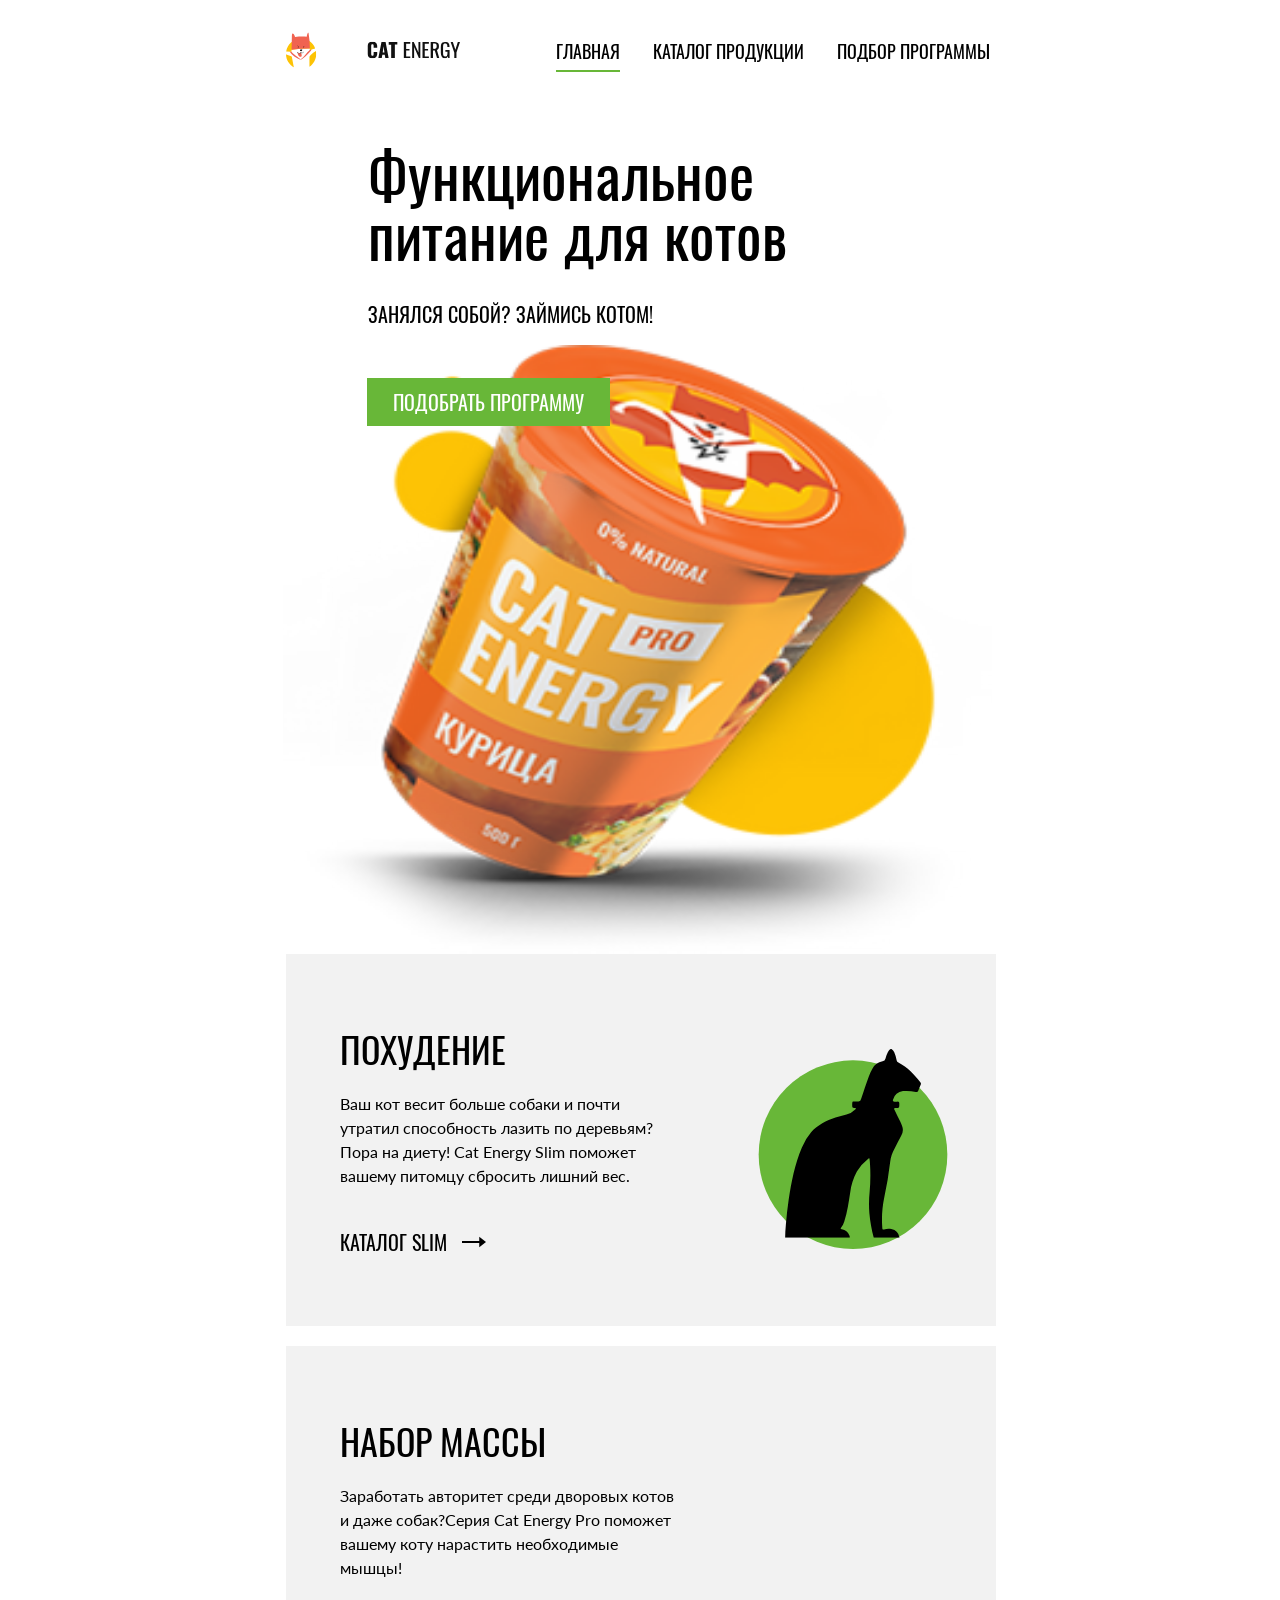
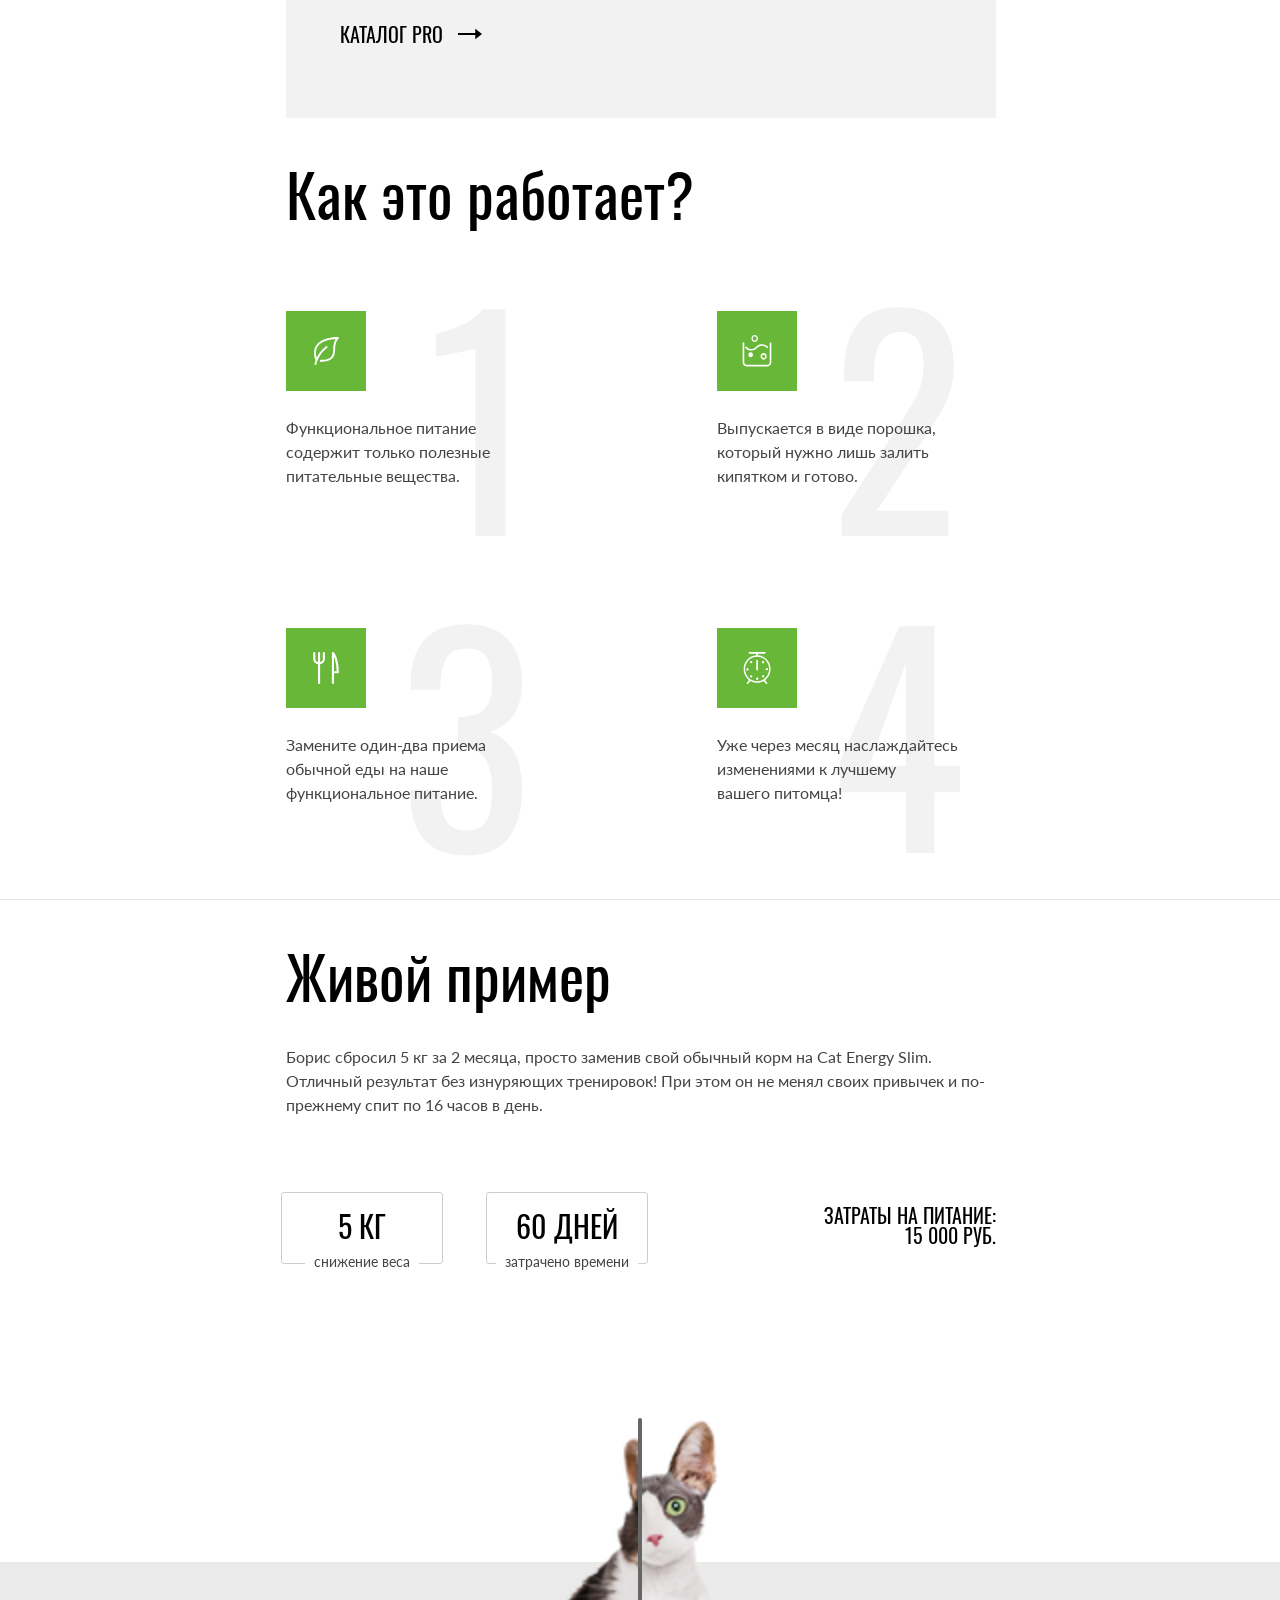
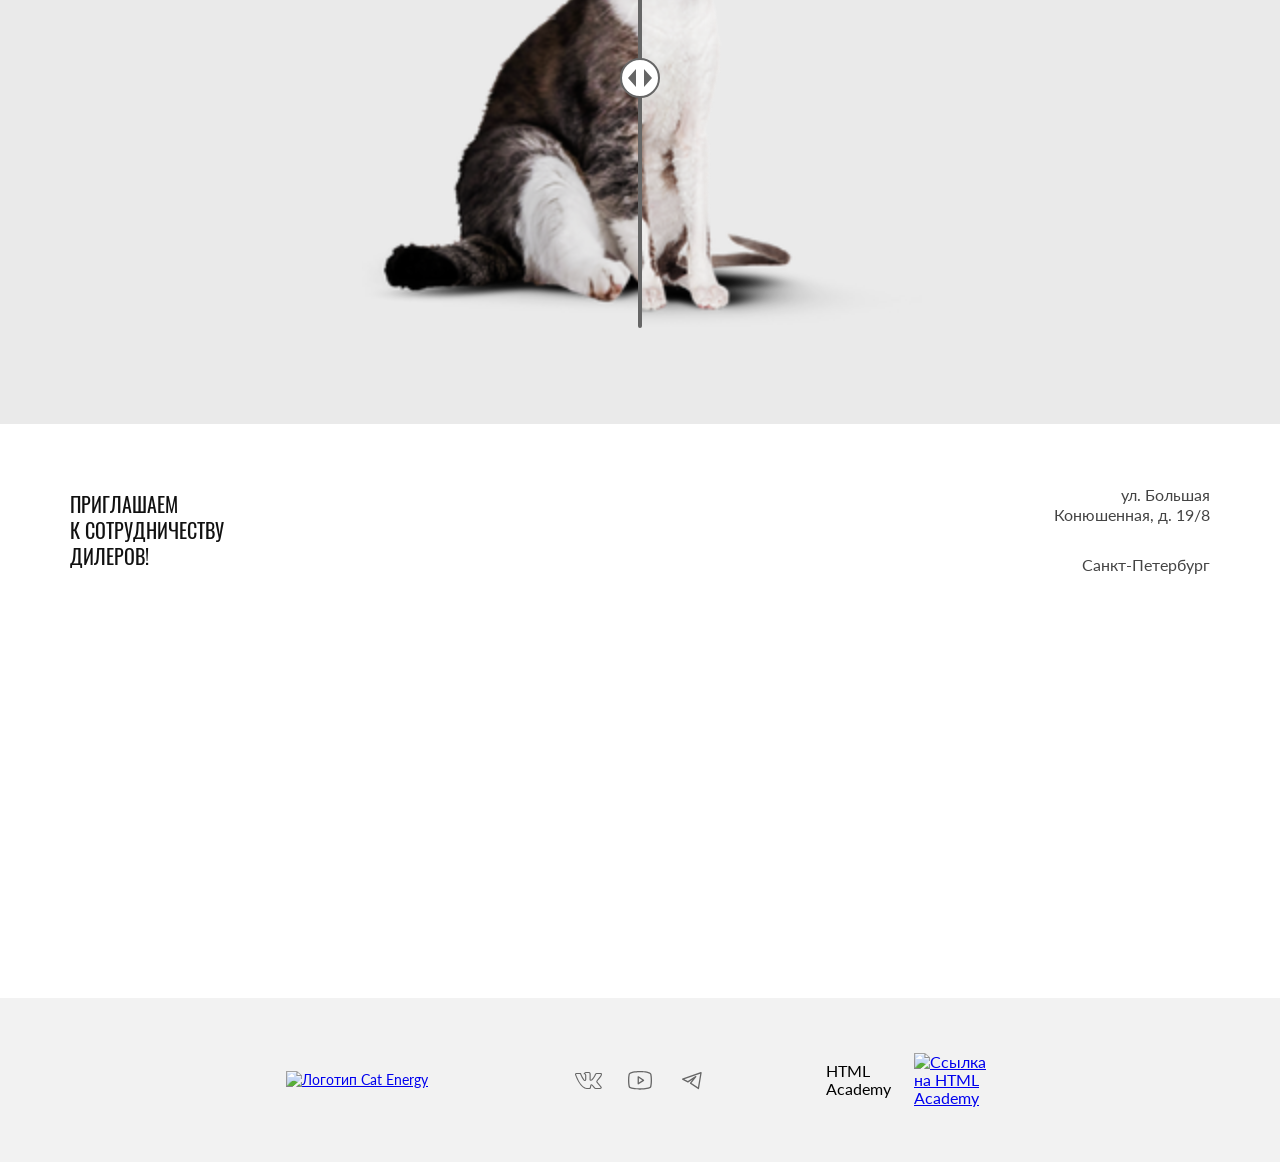
==== commit 7a9d1e08: "Deploying to gh-pages from @ MironovAleksandr199304/2531571-cat-energy-32@35be915821def9b9e9b4fb89e6" ====
--- a/index.html
+++ b/index.html
@@ -1 +1 @@
-<!DOCTYPE html><html class="page" lang="ru"><head><meta charset="UTF-8"><title>Cat Energy</title><meta name="viewport" content="width=device-width,initial-scale=1"><script src="scripts/index.js" defer="defer"></script><link rel="icon" href="favicon.ico"><link rel="icon" href="favicons/icon.svg" type="image/svg+xml"><link rel="icon" href="favicons/152.png"><link rel="icon" href="favicons/256.png"><link rel="icon" href="favicons/512.png"><link rel="manifest" href="manifest.webmanifest"><link rel="stylesheet" href="styles/styles.css"></head><body class="page__body"><header class="main-header"><div class="main-header__wrapper"><a class="main-header__logo" href="#"><picture><source type="image/svg+xml" media="(min-width: 1300px)" width="202" height="59" srcset="images/logo-header-dekstop.svg"><source type="image/svg+xml" media="(min-width: 768px)" width="174" height="50" srcset="images/logo-header-tablet.svg"><img src="images/logo-header-mobile.svg" width="191" height="38" alt="Кэт энерджи"></picture></a><button class="main-header__menu" type="button"><span class="visually-hidden">Показать меню</span></button><nav class="breadcrumbs"><ul class="breadcrumbs__list nav-list"><li class="nav-list__item nav-list__item--active"><a class="nav-list__link nav-list__link--current" href="index.html">Главная</a></li><li class="nav-list__item"><a class="nav-list__link" href="catalog.html">Каталог продукции</a></li><li class="nav-list__item"><a class="nav-list__link" href="#">Подбор программы</a></li></ul></nav></div><div class="main-header__hero hero-block"><h2 class="hero-block__title">Функциональное питание для котов</h2><p class="hero-block__slogan">Занялся собой? Займись котом!</p><picture><source type="image/png" width="552" height="499" media="(min-width:1440px)" srcset="images/hero-img-dekstop@1x.png, images/hero-img-dekstop@2x.png 2x"><source type="image/png" width="709" height="609" media="(min-width: 768px)" srcset="images/hero-img-tablet@1x.png, images/hero-img-tablet@2x.png 2x"><img class="hero-block__image" src="images/hero-img-mobile@1x.png" srcset="images/hero-img-mobile@2x.png 2x" width="280" height="270" alt="Изображение упаковки"></picture><a class="hero-block__link" href="#">Подобрать программу</a></div></header><h1 class="visually-hidden">Питание Cat Energy лучшее для кота.</h1><main class="main-index"><section class="meal-plan"><div class="meal-plan__wrapper"><ul class="meal-plan__list"><li class="meal-plan__item meal-plan__item--slim"><div class="meal-plan__inner"><h3 class="meal-plan__title">Похудение</h3><p class="meal-plan__descr">Ваш кот весит больше собаки и почти утратил способность лазить по деревьям? Пора на диету! Cat Energy Slim поможет вашему питомцу сбросить лишний вес.</p><a class="meal-plan__link meal-plan__link--slim" href="#">Каталог Slim</a></div></li><li class="meal-plan__item-weight meal-plan__item--pro"><h3 class="meal-plan__title">Набор массы</h3><p class="meal-plan__descr">Заработать авторитет среди дворовых котов и даже собак?Серия Cat Energy Pro поможет вашему коту нарастить необходимые мышцы!</p><a class="meal-plan__link meal-plan__link--pro" href="#">Каталог PRO</a></li></ul></div></section><section class="benefits"><div class="benefits__wrapper"><h3 class="benefits__title">Как это работает?</h3><ul class="benefits__list"><li class="benefits__item benefits__item-one">Функциональное питание содержит только полезные питательные вещества.</li><li class="benefits__item benefits__item-two">Выпускается в виде порошка, который нужно лишь залить кипятком и готово.</li><li class="benefits__item benefits__item-three">Замените один-два приема обычной еды на наше функциональное питание.</li><li class="benefits__item benefits__item-four"><p class="benefits__descr">Уже через месяц наслаждайтесь изменениями к лучшему<br>вашего питомца!</p></li></ul></div></section><section class="success-story"><div class="success-story__container"><div class="success-story__wrapper"><div class="success-story__text"><h3 class="success-story__title">Живой пример</h3><p class="success-story__desc">Борис сбросил 5 кг за 2 месяца, просто заменив свой обычный корм на Cat Energy Slim. Отличный результат без изнуряющих тренировок! При этом он не менял своих привычек и по-прежнему спит по 16 часов в день.</p></div><div class="success-story__weight-loss"><dl class="success-story__list"><div class="success-story__description"><dt class="success-story__weight">Снижение веса</dt><dd class="success-story__value">5 КГ</dd></div><div class="success-story__description"><dt class="success-story__option success-story__option--time">Затрачено времени</dt><dd class="success-story__value">60 дней</dd></div></dl><p class="success-story__price"><span>Затраты на питание:</span> <span>15 000 РУБ.</span></p></div></div><div class="success-story__slider"><picture><source type="image/png" width="560" height="512" media="(min-width:1388px)" srcset="images/cat-before-dekstop@1x.png, images/cat-before-dekstop@2x.png 2x"><source type="image/png" width="560" height="512" media="(min-width: 768px)" srcset="images/cat-before-tablet@1x.png, images/cat-before-tablet@2x.png 2x"><img class="success-story__image-before" src="images/cat-before-mobile@1x.png" srcset="images/cat-before-mobile@2x.png 2x" width="280" height="256" loading="lazy" alt="Борис до сушки"></picture><picture><source type="image/png" width="560" height="512" media="(min-width:1388px)" srcset="images/cat-after-dekstop@1x.png, images/cat-after-dekstop@2x.png 2x"><source type="image/png" width="560" height="512" media="(min-width: 768px)" srcset="images/cat-after-tablet@1x.png, images/cat-after-tablet@2x.png 2x"><img class="success-story__image-after" src="images/cat-after-mobile@1x.png" srcset="images/cat-after-mobile@2x.png 2x" width="280" height="256" loading="lazy" alt="Борис после сушки"></picture><button class="success-story__toggle" type="button" aria-label="Переключение картинок с котами до и после"><span class="success-story__range-toggle"></span></button></div></div></section><section class="map"><div class="map__text"><h3 class="map__title">Приглашаем<br>к сотрудничеству дилеров!</h3><p class="map__address"><span>ул. Большая Конюшенная, д. 19/8</span> <span>Санкт-Петербург</span></p></div><picture><source type="image/png" width="1440" height="400" media="(min-width: 1388px)" srcset="images/map-dekstop@1x.png, images/map-dekstop@2x.png 2x"><source type="image/png" width="768" height="480" media="(min-width: 768px)" srcset="images/map-tablet@1x.png, images/map-tablet@2x.png 2x"><img class="map__images-mobile" src="images/map-mobile@1x.png" width="320" height="362" alt="ул. Большая Конюшенная, д. 19/8, Санкт-Петербург"></picture><iframe class="map__google-map" src="https://www.google.com/maps/embed?pb=!1m18!1m12!1m3!1d1998.603625719817!2d30.32047247737302!3d59.938719162093584!2m3!1f0!2f0!3f0!3m2!1i1024!2i768!4f13.1!3m3!1m2!1s0x469631f6df7d3481%3A0xc0016be317f9a6fd!2sCat%20Energy!5e0!3m2!1sru!2sru!4v1725797515474!5m2!1sru!2sru" width="320" height="362" style="border:0; display:block; width:100%" allowfullscreen="" loading="lazy" referrerpolicy="no-referrer-when-downgrade"></iframe></section></main><footer class="footer"><section class="social social-link"><h3 class="visually-hidden">Блок с ссылками на соцсети</h3><div class="social-link__wrapper-logo"><a class="social-link__logo" href="#"><img class="social-link__logo-cat-energy" src="images/logo-footer-energy.svg" width="128" height="24" alt="Логотип Cat Energy"></a></div><ul class="social__list"><li class="social__item"><a class="social__link social__link--vk" href="#"><span class="visually-hidden">Логотип ВК</span></a></li><li class="social__item"><a class="social__link social__link--youtube" href="#"><span class="visually-hidden">Логотип Youtube</span></a></li><li class="social__item"><a class="social__link social__link--tg" href="#"><span class="visually-hidden">Логотип Telegram</span></a></li></ul><div class="social__academy-wrapper"><span class="social__logo-text">HTML Academy</span> <a class="social__link--academy-link" href="#"><img class="logo-html-academy" src="images/logo-html-academy.svg" width="27" height="34" alt="Ссылка на HTML Academy"></a></div></section></footer></body></html>+<!DOCTYPE html><html class="page" lang="ru"><head><meta charset="UTF-8"><title>Cat Energy</title><meta name="viewport" content="width=device-width,initial-scale=1"><script src="scripts/index.js" defer="defer"></script><link rel="icon" href="favicon.ico"><link rel="icon" href="favicons/icon.svg" type="image/svg+xml"><link rel="icon" href="favicons/152.png"><link rel="icon" href="favicons/256.png"><link rel="icon" href="favicons/512.png"><link rel="manifest" href="manifest.webmanifest"><link rel="stylesheet" href="styles/styles.css"></head><body class="page__body"><header class="main-header"><div class="main-header__wrapper"><a class="main-header__logo" href="#"><picture><source type="image/svg+xml" media="(min-width: 1300px)" width="202" height="59" srcset="images/logo-header-dekstop.svg"><source type="image/svg+xml" media="(min-width: 768px)" width="174" height="50" srcset="images/logo-header-tablet.svg"><img src="images/logo-header-mobile.svg" width="191" height="38" alt="Кэт энерджи"></picture></a><button class="main-header__menu" type="button"><span class="visually-hidden">Показать меню</span></button><nav class="breadcrumbs"><ul class="breadcrumbs__list nav-list"><li class="nav-list__item nav-list__item--active"><a class="nav-list__link nav-list__link--current" href="index.html">Главная</a></li><li class="nav-list__item"><a class="nav-list__link" href="catalog.html">Каталог продукции</a></li><li class="nav-list__item"><a class="nav-list__link" href="#">Подбор программы</a></li></ul></nav></div><div class="main-header__hero hero-block"><h2 class="hero-block__title">Функциональное питание для котов</h2><p class="hero-block__slogan">Занялся собой? Займись котом!</p><picture><source type="image/png" width="552" height="499" media="(min-width:1440px)" srcset="images/hero-img-dekstop@1x.png, images/hero-img-dekstop@2x.png 2x"><source type="image/png" width="709" height="609" media="(min-width: 768px)" srcset="images/hero-img-tablet@1x.png, images/hero-img-tablet@2x.png 2x"><img class="hero-block__image" src="images/hero-img-mobile@1x.png" srcset="images/hero-img-mobile@2x.png 2x" width="280" height="270" alt="Изображение упаковки"></picture><a class="hero-block__link" href="#">Подобрать программу</a></div></header><h1 class="visually-hidden">Питание Cat Energy лучшее для кота.</h1><main class="main-index"><section class="meal-plan"><div class="meal-plan__wrapper"><ul class="meal-plan__list"><li class="meal-plan__item meal-plan__item--slim"><div class="meal-plan__inner"><h3 class="meal-plan__title">Похудение</h3><p class="meal-plan__descr">Ваш кот весит больше собаки и почти утратил способность лазить по деревьям? Пора на диету! Cat Energy Slim поможет вашему питомцу сбросить лишний вес.</p><a class="meal-plan__link meal-plan__link--slim" href="#">Каталог Slim</a></div></li><li class="meal-plan__weight meal-plan__weight--pro"><h3 class="meal-plan__title">Набор массы</h3><p class="meal-plan__descr">Заработать авторитет среди дворовых котов и даже собак?Серия Cat Energy Pro поможет вашему коту нарастить необходимые мышцы!</p><a class="meal-plan__link meal-plan__link--pro" href="#">Каталог PRO</a></li></ul></div></section><section class="benefits"><div class="benefits__wrapper"><h3 class="benefits__title">Как это работает?</h3><ul class="benefits__list"><li class="benefits__item benefits__item-one">Функциональное питание содержит только полезные питательные вещества.</li><li class="benefits__item benefits__item-two">Выпускается в виде порошка, который нужно лишь залить кипятком и готово.</li><li class="benefits__item benefits__item-three">Замените один-два приема обычной еды на наше функциональное питание.</li><li class="benefits__item benefits__item-four"><p class="benefits__descr">Уже через месяц наслаждайтесь изменениями к лучшему<br>вашего питомца!</p></li></ul></div></section><section class="success-story"><div class="success-story__container"><div class="success-story__wrapper"><div class="success-story__text"><h3 class="success-story__title">Живой пример</h3><p class="success-story__desc">Борис сбросил 5 кг за 2 месяца, просто заменив свой обычный корм на Cat Energy Slim. Отличный результат без изнуряющих тренировок! При этом он не менял своих привычек и по-прежнему спит по 16 часов в день.</p></div><div class="success-story__weight-loss"><dl class="success-story__list"><div class="success-story__description"><dt class="success-story__weight">Снижение веса</dt><dd class="success-story__value">5 КГ</dd></div><div class="success-story__description"><dt class="success-story__option success-story__option--time">Затрачено времени</dt><dd class="success-story__value">60 дней</dd></div></dl><p class="success-story__price"><span>Затраты на питание:</span> <span>15 000 РУБ.</span></p></div></div><div class="success-story__slider"><picture><source type="image/png" width="560" height="512" media="(min-width:1388px)" srcset="images/cat-before-dekstop@1x.png, images/cat-before-dekstop@2x.png 2x"><source type="image/png" width="560" height="512" media="(min-width: 768px)" srcset="images/cat-before-tablet@1x.png, images/cat-before-tablet@2x.png 2x"><img class="success-story__image-before" src="images/cat-before-mobile@1x.png" srcset="images/cat-before-mobile@2x.png 2x" width="280" height="256" loading="lazy" alt="Борис до сушки"></picture><picture><source type="image/png" width="560" height="512" media="(min-width:1388px)" srcset="images/cat-after-dekstop@1x.png, images/cat-after-dekstop@2x.png 2x"><source type="image/png" width="560" height="512" media="(min-width: 768px)" srcset="images/cat-after-tablet@1x.png, images/cat-after-tablet@2x.png 2x"><img class="success-story__image-after" src="images/cat-after-mobile@1x.png" srcset="images/cat-after-mobile@2x.png 2x" width="280" height="256" loading="lazy" alt="Борис после сушки"></picture><button class="success-story__toggle" type="button" aria-label="Переключение картинок с котами до и после"><span class="success-story__range-toggle"></span></button></div></div></section><section class="map"><div class="map__text"><h3 class="map__title">Приглашаем<br>к сотрудничеству дилеров!</h3><p class="map__address"><span>ул. Большая Конюшенная, д. 19/8</span> <span>Санкт-Петербург</span></p></div><picture><source type="image/png" width="1440" height="400" media="(min-width: 1388px)" srcset="images/map-dekstop@1x.png, images/map-dekstop@2x.png 2x"><source type="image/png" width="768" height="480" media="(min-width: 768px)" srcset="images/map-tablet@1x.png, images/map-tablet@2x.png 2x"><img class="map__images-mobile" src="images/map-mobile@1x.png" width="320" height="362" alt="ул. Большая Конюшенная, д. 19/8, Санкт-Петербург"></picture><iframe class="map__google-map" src="https://www.google.com/maps/embed?pb=!1m18!1m12!1m3!1d1998.603625719817!2d30.32047247737302!3d59.938719162093584!2m3!1f0!2f0!3f0!3m2!1i1024!2i768!4f13.1!3m3!1m2!1s0x469631f6df7d3481%3A0xc0016be317f9a6fd!2sCat%20Energy!5e0!3m2!1sru!2sru!4v1725797515474!5m2!1sru!2sru" width="320" height="362" style="border:0; display:block; width:100%" allowfullscreen="" loading="lazy" referrerpolicy="no-referrer-when-downgrade"></iframe></section></main><footer class="footer"><section class="social-link"><h3 class="visually-hidden">Блок с ссылками на соцсети</h3><div class="social-link__wrapper-logo"><a class="social-link__logo" href="#"><img class="social-link__logo-cat-energy" src="images/logo-footer-energy.svg" width="128" height="24" alt="Логотип Cat Energy"></a></div><ul class="social-link__list"><li class="social-link__item"><a class="social-link__link social-link__link--vk" href="#"><span class="visually-hidden">Логотип ВК</span></a></li><li class="social-link__item"><a class="social-link__link social-link__link--youtube" href="#"><span class="visually-hidden">Логотип Youtube</span></a></li><li class="social-link__item"><a class="social-link__link social-link__link--tg" href="#"><span class="visually-hidden">Логотип Telegram</span></a></li></ul><div class="social-link__academy-wrapper"><span class="social-link__logo-text">HTML Academy</span> <a class="social-link__academy-link" href="#"><img class="logo-html-academy" src="images/logo-html-academy.svg" width="27" height="34" alt="Ссылка на HTML Academy"></a></div></section></footer></body></html>
--- a/styles/styles.css
+++ b/styles/styles.css
@@ -0,0 +1 @@
+@font-face{font-family:Lato;font-weight:400;font-style:normal;src:url(../fonts/lato/Lato-Regular.woff2)format("woff2");font-display:swap}@font-face{font-family:Oswald;font-weight:400;font-style:normal;src:url(../fonts/oswald/oswaldregular.woff2)format("woff2");font-display:swap}@font-face{font-family:Oswald;font-weight:400;font-style:normal;src:url(../fonts/oswald/oswaldregular.woff)format("woff");font-display:swap}@font-face{font-family:Lato;font-weight:400;font-style:normal;src:url(../fonts/lato/Lato-Regular.woff)format("woff");font-display:swap}.visually-hidden{white-space:nowrap;-webkit-clip-path:inset(100%);clip-path:inset(100%);clip:rect(0 0 0 0);border:0;width:1px;height:1px;margin:-1px;padding:0;position:absolute;overflow:hidden}.page__body{background-color:#fff;background-position:top;background-repeat:no-repeat;min-width:320px;margin:0;padding:0;font-family:Lato,sans-serif;font-size:14px;font-weight:400;line-height:18px}*,:before,:after{box-sizing:border-box}.main-header__hero{background-image:linear-gradient(#68b738d9 302px,#fff 302px);width:100%;position:relative}.main-header__hero:before{content:"";z-index:-1;background-color:#68b738d9;background-image:-webkit-image-set(url(../images/background-hero-img-mobile@1x.webp) 1x type("image/webp"),url(../images/background-hero-img-mobile@2x.webp) 2x type("image/webp"),url(../images/background-hero-img-mobile@1x.jpg) 1x type("image/jpg"),url(../images/background-hero-img-mobile@2x.jpg) 2x type("image/jpg")),-webkit-linear-gradient(90deg,#4f4e54 calc(50vw - 160px),#454449 calc(50vw - 160px));background-image:image-set("../images/background-hero-img-mobile@1x.webp" 1x type("image/webp"),"../images/background-hero-img-mobile@2x.webp" 2x type("image/webp"),"../images/background-hero-img-mobile@1x.jpg" 1x type("image/jpg"),"../images/background-hero-img-mobile@2x.jpg" 2x type("image/jpg")),linear-gradient(90deg,#4f4e54 calc(50vw - 160px),#454449 calc(50vw - 160px));background-position:top;background-repeat:no-repeat;background-size:contain;width:100%;height:100%;max-height:302px;display:block;position:absolute;top:0;left:0}@media (width>=768px){.main-header__hero:before{display:none}.main-header__hero{background-image:none}}.main-header__wrapper{min-width:320px;padding:13px 20px;display:flex;position:relative}.main-header__logo-text{margin-top:23px;margin-right:65px}.main-header__menu{background-color:#fff;background-image:url(../icons/stack.svg#icon-menu);background-repeat:no-repeat;border:none;width:24px;height:24px;padding:0;position:absolute;top:20px;right:21px}@media (width>=768px){.main-header__wrapper{justify-content:space-between;align-items:center;width:768px;min-width:768px;margin:0 auto;padding:25px 34px 65px 30px;display:flex}.main-header__menu{display:none}}@media (width>=1440px){.main-header{background-image:-webkit-linear-gradient(90deg,#fff 50%,#68b738d9 50%),-webkit-image-set(url(../images/background-dekstop@1x.webp) 1x type("image/webp"),url(../images/background-dekstop@2x.webp) 2x type("image/webp"),url(../images/background-dekstop@1x.jpg) 1x type("image/jpg"),url(../images/background-dekstop@2x.jpg) 2x type("image/jpg")),-webkit-linear-gradient(90deg,#fff 50%,#454449 50%);background-image:linear-gradient(90deg,#fff 50%,#68b738d9 50%),image-set("../images/background-dekstop@1x.webp" 1x type("image/webp"),"../images/background-dekstop@2x.webp" 2x type("image/webp"),"../images/background-dekstop@1x.jpg" 1x type("image/jpg"),"../images/background-dekstop@2x.jpg" 2x type("image/jpg")),linear-gradient(90deg,#fff 50%,#454449 50%);background-position:100%,calc(50vw + 3px) 6px;background-repeat:no-repeat;background-size:auto,1040px 694px;min-height:694px;margin-bottom:82px}.main-header__wrapper{width:1220px;margin:0 auto 29px;padding:55px 0 0}}.breadcrumbs__menu{background-image:url(../icons/stack.svg#icon-menu);background-repeat:no-repeat;border:none;width:24px;height:24px}.breadcrumbs__list{display:none}@media (width>=768px){.breadcrumbs__menu{display:none}.breadcrumbs__list{gap:33px;margin:0;padding:0;list-style-type:none;display:flex}}.nav-list__link{color:#000;text-transform:uppercase;font-family:Oswald,sans-serif;font-size:20px;line-height:20px}@media (width>=768px){.nav-list__link{color:#000;text-transform:uppercase;font-family:Oswald,sans-serif;font-size:18px;font-weight:400;line-height:20px;text-decoration:none}.nav-list__link--current{border-bottom:2px solid #68b738;padding-bottom:6px}}@media (width>=1440px){.nav-list__link{text-transform:uppercase;color:#fff;font-size:20px;font-weight:400}.nav-list__link--current{border-bottom:2px solid #fff;padding-bottom:8px}}.meal-plan__link--slim{text-transform:uppercase;color:#000;margin-left:20px;font-family:Oswald,sans-serif;font-size:16px;line-height:16px;text-decoration:none;display:flex}.meal-plan__wrapper{width:280px;margin:0 auto}.meal-plan__link:after{content:"";background-color:#0000;background-image:url(../icons/stack.svg#arrow);background-position:50%;background-repeat:no-repeat;background-size:contain;width:24px;height:12px;margin-left:15px;display:block}.meal-plan__item--slim:before{background-image:url(../icons/stack.svg#cat-slim)}.meal-plan__item:before{content:"";background-color:#0000;background-position:50%;background-repeat:no-repeat;background-size:contain;width:50px;height:53px;margin-top:20px;margin-left:20px;display:block;position:absolute}.meal-plan__item-weight:before{content:"";background-color:#0000;background-position:50%;background-repeat:no-repeat;background-size:contain;width:67px;height:53px;margin-top:20px;margin-left:13px;display:block;position:absolute}@media (width>=768px){.meal-plan__item:before{width:200px;height:200px;left:447px}}.meal-plan__weight--pro:before{background-image:url(../icons/stack.svg#cat-weight)}.meal-plan__link--pro{text-transform:uppercase;color:#000;margin-left:20px;font-family:Oswald,sans-serif;font-size:16px;line-height:16px;text-decoration:none;display:flex}.meal-plan__title{text-transform:uppercase;margin:30px 0 29px 90px;font-family:Oswald,sans-serif;font-size:24px;font-weight:400;line-height:37px}.meal-plan__descr{color:#000;margin:0 33px 38px 20px;font-size:14px;line-height:18px}.meal-plan__list{flex-direction:column;gap:20px;margin:0;padding:0;list-style-type:none;display:flex}.meal-plan{padding:20px}.meal-plan__item,.meal-plan__weight{background-color:#f2f2f2;height:266px}@media (width>=768px){.meal-plan{margin-bottom:45px;padding:0 30px}.meal-plan__item--slim,.meal-plan__weight--pro{max-width:710px;min-height:372px;margin:0 auto;padding:75px 316px 52px 54px;position:relative}.meal-plan__weight:before{width:268px;height:200px;left:390px}.meal-plan__title{width:100%;margin:0 0 24px;font-size:36px;font-weight:400;line-height:39px}.meal-plan__link{text-transform:uppercase;text-align:center;color:#000;align-items:center;margin:0;font-size:20px;font-weight:400}.meal-plan__descr{text-align:left;border-bottom:none;width:340px;margin:0;padding-bottom:46px;font-size:16px;line-height:24px}.meal-plan__wrapper{width:708px;margin:0 auto}}@media (width>=1440px){.meal-plan__item--slim,.meal-plan__item--pro{width:570px;padding:41px 61px 59px 52px;display:block}.meal-plan__item:before{width:100px;height:106px;margin-top:41px;margin-left:52px;top:0;left:0}.meal-plan__wrapper{width:1220px;margin:0 auto}.meal-plan__list{flex-direction:row;gap:80px}.meal-plan__title{width:206px;margin-top:32px;margin-bottom:73px;margin-left:162px}.meal-plan__descr{width:457px;padding-bottom:34px}.meal-plan__weight:before{width:134px;height:100px;margin-top:47px;margin-left:33px;top:0;left:0}.meal-plan__item{margin-bottom:41px}}.benefits{margin:0 0 49px;padding:0}.benefits__wrapper{width:280px;margin:0 auto}.benefits__title{color:#000;margin:20px 0 40px;font-family:Oswald,sans-serif;font-size:36px;line-height:40px}.benefits__descr{margin:0}@media (width<768px){.benefits__descr br{display:none}}.benefits__item{color:#444;font-size:14px;line-height:18px}.benefits__item:before{content:"";background-color:#68b738;background-position:50%;background-repeat:no-repeat;background-size:30px 32px;width:60px;height:60px;display:block}.benefits__item-one:before{background-image:url(../icons/stack.svg#icon-leaf)}.benefits__item-two:before{background-image:url(../icons/stack.svg#icon-recipe)}.benefits__item-three:before{background-image:url(../icons/stack.svg#icon-eat)}.benefits__item-four:before{background-image:url(../icons/stack.svg#icon-time)}.benefits__list{flex-wrap:wrap;gap:20px;margin:0;padding:0;list-style-type:none;display:flex}.benefits__item-one,.benefits__item-two,.benefits__item-three,.benefits__item-four{grid-column-gap:20px;grid-template-columns:60px 200px;display:grid}@media (width>=768px){.benefits{width:768px;margin:0 auto;padding-bottom:47px}.benefits__wrapper{min-width:768px;padding:0 30px}.benefits__list{grid-gap:37px 153px;counter-reset:item_number;grid-template-rows:1fr 1fr;grid-template-columns:1fr 1fr;display:grid}.benefits__item-one,.benefits__item-two,.benefits__item-three,.benefits__item-four{counter-increment:item_number;align-items:center;min-height:280px;margin:0;padding:113px 26px 0 0;position:relative}.benefits__title{color:#000;margin:0 0 32px;font-size:60px;font-weight:400;line-height:60px}.benefits__item{counter-increment:guides-counter 1;justify-content:space-between;width:100%;font-size:16px;font-weight:400;line-height:24px;display:flex}.benefits__item:before{width:80px;height:80px;position:absolute;top:20%}.benefits__item:after{content:counter(guides-counter);text-align:center;color:#f2f2f2;vertical-align:top;z-index:-1;height:100%;font-family:Oswald,sans-serif;font-size:280px;line-height:280px;position:absolute;top:15px;right:30px}}@media (width>=1440px){.benefits{width:1220px;margin-bottom:69px;padding-bottom:0}.benefits__wrapper{margin:0;padding:0}.benefits__list{flex-wrap:nowrap;gap:0;width:1220px;display:flex}.benefits__item-one,.benefits__item-two,.benefits__item-three{margin-right:94px;padding:151px 0 0}.benefits__item-four{padding:151px 0 0}.benefits__descr{width:245px}.benefits__item:after{top:33px;right:-18px}}.success-story{background-color:#eaeaea;flex-direction:column;margin:0;padding:0 20px;display:flex}.success-story__title{color:#000;margin:25px 0 40px;font-family:Oswald,sans-serif;font-size:36px;font-weight:400;line-height:40px}.success-story__desc{color:#444;min-width:280px;margin:0 0 20px;font-size:14px;line-height:18px}.success-story__wrapper{flex-direction:column;align-items:center;display:flex}.success-story__toggle{cursor:pointer;background:0 0;border:none;width:40px;height:256px;padding:0;position:absolute;left:120px}.success-story__loss-params{grid-column-gap:32px;grid-template-columns:124px 124px;display:grid}.success-story__list{flex-wrap:wrap;align-items:center;gap:32px;margin:0 0 34px;padding:0;list-style-type:none;display:flex}.success-story__description{box-sizing:border-box;border:1px solid #cdcdcd;border-radius:3px;flex-direction:column;width:124px;min-height:56px;display:flex;position:relative}.success-story__weight{text-align:center;color:#444;text-transform:lowercase;background-color:#eaeaea;width:77px;margin:0 auto -15px;padding-left:4px;padding-right:6px;font-family:Lato,sans-serif;font-size:12px;line-height:12px}.success-story__value{text-align:center;text-transform:uppercase;order:-1;margin:14.47px 0 7.5px;font-family:Oswald,sans-serif;font-size:24px;line-height:24px}.success-story__option{text-align:center;color:#444;text-transform:lowercase;background-color:#eaeaea;width:77px;margin:0 auto -15px;padding-left:4px;padding-right:6px;font-family:Lato,sans-serif;font-size:12px;line-height:12px}.success-story__price{text-align:center;text-transform:uppercase;margin:0 0 20px;font-family:Oswald,sans-serif;font-size:14px;line-height:20px}.success-story__slider{grid-template-columns:1fr 1fr;width:280px;margin:auto;display:grid;position:relative}.success-story__slider picture{width:140px;position:relative;overflow:hidden}.success-story__image-before,.success-story__image-after{width:max-content;display:block}.success-story__image-after{position:absolute;left:-140px}.success-story__range-toggle{box-sizing:border-box;background-color:#fff;border:2px solid #666;border-radius:50%;width:40px;height:40px;display:block;position:absolute;top:110px}.success-story__range-toggle:before{content:"";background-color:#666;width:100%;height:100%;display:block;-webkit-mask-image:url(../icons/stack.svg#slider-thumb);mask-image:url(../icons/stack.svg#slider-thumb);-webkit-mask-position:50%;mask-position:50%;-webkit-mask-size:24px 18px;mask-size:24px 18px;-webkit-mask-repeat:no-repeat;mask-repeat:no-repeat}.success-story__toggle:after{content:"";background-color:#666;border-radius:2px;width:4px;height:256px;margin:0 auto;display:block}@media (width>=768px){.success-story{background-color:#fff;background-image:linear-gradient(0deg,#eaeaea 462px,#fff 462px);border-top:1px solid #e6e6e6;padding:0 30px}.success-story__wrapper{width:708px;height:518px;margin:0 auto}.success-story__title{color:#000;margin:45px 0 40px;font-size:60px;font-weight:400;line-height:60px}.success-story__description{width:162px}.success-story__desc{font-size:16px;font-weight:400;line-height:24px}.success-story__list{float:left;gap:43px;width:367px;margin-bottom:104px}.success-story__weight-loss{width:291px;margin-left:-428px}.success-story__value{margin-bottom:11px;font-size:30px;line-height:37px}.success-story__weight{background-color:#fff;min-width:114px;margin-bottom:-6px;padding:0;font-size:14px;line-height:14px}.success-story__option{background-color:#fff;width:142px;min-width:114px;margin-bottom:-6px;padding:0;font-size:14px;line-height:14px}.success-story__text{margin-bottom:55px}.success-story__price{text-transform:uppercase;color:#000;text-align:right;width:174px;font-size:20px;font-weight:400;line-height:20px;position:relative;top:-163px;right:-541px}.success-story__slider picture{width:280px;left:-138px}.success-story__slider{padding-bottom:94px}.success-story__image-after{left:-280px}.success-story__toggle{height:240px}.success-story__toggle:after{height:510px}.success-story__range-toggle{top:100%}}@media (width>=1440px){.success-story{background-image:linear-gradient(#fff 136px,#f2f2f2 136px);border-top:0;flex-flow:row;gap:224px}.success-story__wrapper{align-items:flex-start;margin:0}.success-story__title{margin-top:0;margin-bottom:146px}.success-story__text{width:436px}.success-story__weight-loss{margin-left:0}.success-story__price{justify-content:space-between;width:329px;display:flex;top:-46px;right:0}.success-story__container{width:1220px;margin:0 auto;display:flex}.success-story__slider{top:0;right:21px}.success-story__weight,.success-story__option{background-color:#f2f2f2}}.map__title{text-transform:uppercase;color:#111;width:100%;margin:0;font-family:Oswald,sans-serif;font-size:16px;line-height:20px}.map__address{color:#444;width:100%;margin:0;font-size:14px;line-height:20px}.map__text{justify-content:space-around;align-items:center;padding:26px 20px;display:flex}.map__images-mobile{border:none;display:none}@media (width>=768px){.map__text{justify-content:space-between;padding:61px 70px}.map__title{text-transform:uppercase;color:#111;width:157px;font-size:20px;font-weight:400;line-height:26px}.map__address{text-align:right;flex-direction:column;gap:30px;width:157px;font-size:16px;font-weight:400;line-height:20px;display:flex}}@media (width>=1440px){.map{flex-grow:1;align-items:flex-start;display:flex;position:relative}.map__text{z-index:1;box-sizing:border-box;background-color:#fff;width:565px;margin:95px 0 106px calc(50vw - 610px);padding-left:80px;padding-right:78px;position:relative}.map__images-mobile{position:absolute;top:0;left:0}.map__google-map{border:0;width:100%;height:100%;display:block;position:absolute}}@media (width>=768px){.footer{background-color:#f2f2f2}}.social-link__link--vk:before{-webkit-mask-image:url(../icons/stack.svg#icon-vk);mask-image:url(../icons/stack.svg#icon-vk)}.social-link__link:before{content:"";background-color:#666;background-position:50%;background-repeat:no-repeat;background-size:contain;width:28px;height:22px;display:block;-webkit-mask-position:50%;mask-position:50%;-webkit-mask-size:contain;mask-size:contain;-webkit-mask-repeat:no-repeat;mask-repeat:no-repeat}.social-link__link--tg:before{-webkit-mask-image:url(../icons/stack.svg#icon-tg);mask-image:url(../icons/stack.svg#icon-tg)}.social-link__link--youtube:before{-webkit-mask-image:url(../icons/stack.svg#icon-youtube);mask-image:url(../icons/stack.svg#icon-youtube)}.social-link__list{border-bottom:1px solid #cdcdcd;justify-content:center;gap:24px;margin:0;padding:40px 0;list-style-type:none;display:flex}.social-link{background-color:#f2f2f2;padding:0 20px}.social-link__wrapper-logo{text-align:center;border-bottom:1px solid #cdcdcd;padding:40px 0 20px}.social-link__academy-wrapper{justify-content:space-between;align-items:center;padding:20px 0;font-size:16px;display:flex}@media (width>=768px){.social-link{justify-content:space-between;width:708px;margin:0 auto;padding:55px 0;display:flex}.social-link__list{border-bottom:none;align-items:center;padding:0}.social-link__academy-wrapper{width:168px;padding:0}.social-link__wrapper-logo{border-bottom:none;align-self:center;margin-right:25px;padding:0}.social-link__logo-text{margin-right:23px}}@media (width>=1440px){.social-link{width:1220px}.social-link__wrapper-logo{margin-right:42px}}.catalog__title{color:#000;font-family:Oswald,sans-serif;font-size:36px;line-height:36px}.catalog__link{color:#222;font-family:Oswald,sans-serif;font-size:16px;line-height:20px}.catalog__weight,.catalog__value{color:#444;font-size:12px;line-height:16px}.catalog__button{text-transform:uppercase;font-size:16px;line-height:20px}.catalog__over-title{color:#111;font-family:Oswald,sans-serif;font-size:16px;line-height:20px}.catalog__over-desc{color:#444;font-size:12px;line-height:16px}.catalog__over{background-image:url(../icons/stack.svg#icon-more);background-repeat:no-repeat;background-size:30px 40px}.additional__title{color:#000;font-family:Oswald,sans-serif;font-size:24px;line-height:24px}.additional__name{color:#222;font-family:Oswald,sans-serif;font-size:16px;line-height:16px}.additional__value,.additional__price{color:#444;font-size:14px;line-height:14px}.additional__button{font-family:Oswald,sans-serif;font-size:16px;line-height:20px}.additional__desc{font-size:16px;line-height:20px}.additional__bonus{background-color:#68b738;background-image:url(../icons/stack.svg#icon-gift);background-repeat:no-repeat;background-size:78px 80px}.promotions__label{color:#000;font-family:Oswald,sans-serif;font-size:24px;line-height:24px}.promotions__text{color:#000;font-family:Oswald,sans-serif;font-size:16px;line-height:24px}.promotions__button{font-family:Oswald,sans-serif;font-size:20px;line-height:26px}.hero-block__title{color:#fff;margin:0 0 25px;padding:27px 0 0;font-family:Oswald,sans-serif;font-size:36px;font-weight:400;line-height:36px}.hero-block__slogan{text-transform:uppercase;color:#fff;margin:0 0 29px;padding:0;font-family:Oswald,sans-serif;font-size:14px;line-height:14px}.hero-block__link{color:#fff;text-transform:uppercase;background-color:#68b738;width:280px;margin:0 auto;padding:10px 44px;font-family:Oswald,sans-serif;font-size:16px;line-height:20px;text-decoration:none;display:block}.hero-block{text-align:center;min-width:320px;max-width:1440px;margin:0 0 20px;padding:0 20px}.hero-block__image{margin:0 auto;display:block}@media (width>=768px){.hero-block{flex-wrap:wrap;width:715px;margin:0 auto;padding:0;display:flex;position:relative}.hero-block__title{color:#000;text-align:left;max-width:100%;margin:0 85px 40px;padding:0;font-size:60px;line-height:60px}.hero-block__slogan{text-transform:uppercase;color:#000;text-align:left;margin:0 85px 21px;font-size:20px;font-weight:400;line-height:20px}.hero-block__link{width:243px;padding:14px 26px;font-size:20px;line-height:20px;position:absolute;top:234px;left:84px}}@media (width>=1440px){.hero-block__title{width:420px;margin:81px 0 40px;padding:0}.hero-block__slogan{width:363px;margin-bottom:52px;margin-left:0}.hero-block{flex-direction:column;width:1060px;min-height:499px;display:flex;position:relative}.hero-block__image{margin:0 auto;display:block;position:absolute;bottom:0;left:368px}.hero-block__link{top:313px;left:0}}
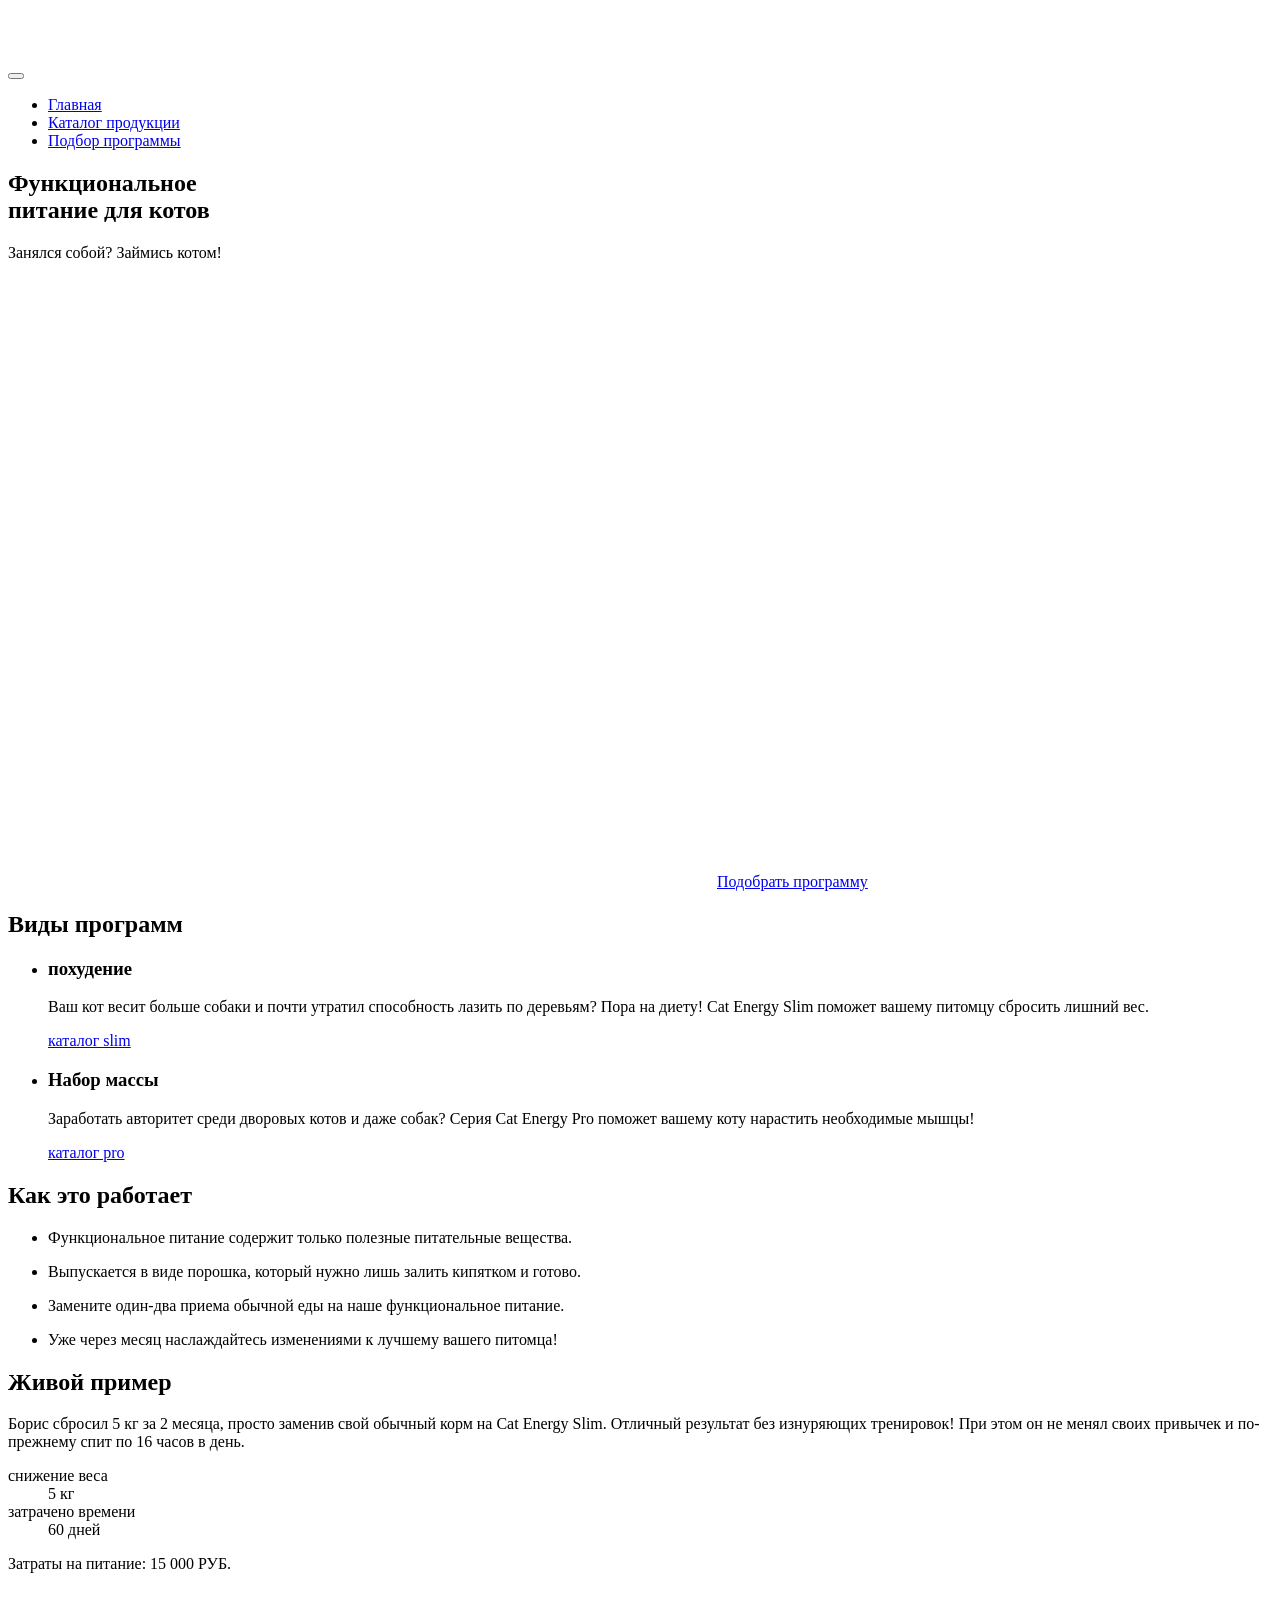
==== commit 715a4656: "Deploying to gh-pages from @ MironovAleksandr199304/2531571-cat-energy-32@d4a2d0f4fe2d7a79374f07c40c" ====
--- a/index.html
+++ b/index.html
@@ -1 +1 @@
-<!DOCTYPE html><html class="page" lang="ru"><head><meta charset="UTF-8"><title>Cat Energy</title><meta name="viewport" content="width=device-width,initial-scale=1"><script src="scripts/index.js" defer="defer"></script><link rel="icon" href="favicon.ico"><link rel="icon" href="favicons/icon.svg" type="image/svg+xml"><link rel="icon" href="favicons/152.png"><link rel="icon" href="favicons/256.png"><link rel="icon" href="favicons/512.png"><link rel="manifest" href="manifest.webmanifest"><link rel="stylesheet" href="styles/styles.css"></head><body class="page__body"><header class="main-header"><div class="main-header__wrapper"><a class="main-header__logo" href="#"><picture><source type="image/svg+xml" media="(min-width: 1300px)" width="202" height="59" srcset="images/logo-header-dekstop.svg"><source type="image/svg+xml" media="(min-width: 768px)" width="174" height="50" srcset="images/logo-header-tablet.svg"><img src="images/logo-header-mobile.svg" width="191" height="38" alt="Кэт энерджи"></picture></a><button class="main-header__menu" type="button"><span class="visually-hidden">Показать меню</span></button><nav class="breadcrumbs"><ul class="breadcrumbs__list nav-list"><li class="nav-list__item nav-list__item--active"><a class="nav-list__link nav-list__link--current" href="index.html">Главная</a></li><li class="nav-list__item"><a class="nav-list__link" href="catalog.html">Каталог продукции</a></li><li class="nav-list__item"><a class="nav-list__link" href="#">Подбор программы</a></li></ul></nav></div><div class="main-header__hero hero-block"><h2 class="hero-block__title">Функциональное питание для котов</h2><p class="hero-block__slogan">Занялся собой? Займись котом!</p><picture><source type="image/png" width="552" height="499" media="(min-width:1440px)" srcset="images/hero-img-dekstop@1x.png, images/hero-img-dekstop@2x.png 2x"><source type="image/png" width="709" height="609" media="(min-width: 768px)" srcset="images/hero-img-tablet@1x.png, images/hero-img-tablet@2x.png 2x"><img class="hero-block__image" src="images/hero-img-mobile@1x.png" srcset="images/hero-img-mobile@2x.png 2x" width="280" height="270" alt="Изображение упаковки"></picture><a class="hero-block__link" href="#">Подобрать программу</a></div></header><h1 class="visually-hidden">Питание Cat Energy лучшее для кота.</h1><main class="main-index"><section class="meal-plan"><div class="meal-plan__wrapper"><ul class="meal-plan__list"><li class="meal-plan__item meal-plan__item--slim"><div class="meal-plan__inner"><h3 class="meal-plan__title">Похудение</h3><p class="meal-plan__descr">Ваш кот весит больше собаки и почти утратил способность лазить по деревьям? Пора на диету! Cat Energy Slim поможет вашему питомцу сбросить лишний вес.</p><a class="meal-plan__link meal-plan__link--slim" href="#">Каталог Slim</a></div></li><li class="meal-plan__weight meal-plan__weight--pro"><h3 class="meal-plan__title">Набор массы</h3><p class="meal-plan__descr">Заработать авторитет среди дворовых котов и даже собак?Серия Cat Energy Pro поможет вашему коту нарастить необходимые мышцы!</p><a class="meal-plan__link meal-plan__link--pro" href="#">Каталог PRO</a></li></ul></div></section><section class="benefits"><div class="benefits__wrapper"><h3 class="benefits__title">Как это работает?</h3><ul class="benefits__list"><li class="benefits__item benefits__item-one">Функциональное питание содержит только полезные питательные вещества.</li><li class="benefits__item benefits__item-two">Выпускается в виде порошка, который нужно лишь залить кипятком и готово.</li><li class="benefits__item benefits__item-three">Замените один-два приема обычной еды на наше функциональное питание.</li><li class="benefits__item benefits__item-four"><p class="benefits__descr">Уже через месяц наслаждайтесь изменениями к лучшему<br>вашего питомца!</p></li></ul></div></section><section class="success-story"><div class="success-story__container"><div class="success-story__wrapper"><div class="success-story__text"><h3 class="success-story__title">Живой пример</h3><p class="success-story__desc">Борис сбросил 5 кг за 2 месяца, просто заменив свой обычный корм на Cat Energy Slim. Отличный результат без изнуряющих тренировок! При этом он не менял своих привычек и по-прежнему спит по 16 часов в день.</p></div><div class="success-story__weight-loss"><dl class="success-story__list"><div class="success-story__description"><dt class="success-story__weight">Снижение веса</dt><dd class="success-story__value">5 КГ</dd></div><div class="success-story__description"><dt class="success-story__option success-story__option--time">Затрачено времени</dt><dd class="success-story__value">60 дней</dd></div></dl><p class="success-story__price"><span>Затраты на питание:</span> <span>15 000 РУБ.</span></p></div></div><div class="success-story__slider"><picture><source type="image/png" width="560" height="512" media="(min-width:1388px)" srcset="images/cat-before-dekstop@1x.png, images/cat-before-dekstop@2x.png 2x"><source type="image/png" width="560" height="512" media="(min-width: 768px)" srcset="images/cat-before-tablet@1x.png, images/cat-before-tablet@2x.png 2x"><img class="success-story__image-before" src="images/cat-before-mobile@1x.png" srcset="images/cat-before-mobile@2x.png 2x" width="280" height="256" loading="lazy" alt="Борис до сушки"></picture><picture><source type="image/png" width="560" height="512" media="(min-width:1388px)" srcset="images/cat-after-dekstop@1x.png, images/cat-after-dekstop@2x.png 2x"><source type="image/png" width="560" height="512" media="(min-width: 768px)" srcset="images/cat-after-tablet@1x.png, images/cat-after-tablet@2x.png 2x"><img class="success-story__image-after" src="images/cat-after-mobile@1x.png" srcset="images/cat-after-mobile@2x.png 2x" width="280" height="256" loading="lazy" alt="Борис после сушки"></picture><button class="success-story__toggle" type="button" aria-label="Переключение картинок с котами до и после"><span class="success-story__range-toggle"></span></button></div></div></section><section class="map"><div class="map__text"><h3 class="map__title">Приглашаем<br>к сотрудничеству дилеров!</h3><p class="map__address"><span>ул. Большая Конюшенная, д. 19/8</span> <span>Санкт-Петербург</span></p></div><picture><source type="image/png" width="1440" height="400" media="(min-width: 1388px)" srcset="images/map-dekstop@1x.png, images/map-dekstop@2x.png 2x"><source type="image/png" width="768" height="480" media="(min-width: 768px)" srcset="images/map-tablet@1x.png, images/map-tablet@2x.png 2x"><img class="map__images-mobile" src="images/map-mobile@1x.png" width="320" height="362" alt="ул. Большая Конюшенная, д. 19/8, Санкт-Петербург"></picture><iframe class="map__google-map" src="https://www.google.com/maps/embed?pb=!1m18!1m12!1m3!1d1998.603625719817!2d30.32047247737302!3d59.938719162093584!2m3!1f0!2f0!3f0!3m2!1i1024!2i768!4f13.1!3m3!1m2!1s0x469631f6df7d3481%3A0xc0016be317f9a6fd!2sCat%20Energy!5e0!3m2!1sru!2sru!4v1725797515474!5m2!1sru!2sru" width="320" height="362" style="border:0; display:block; width:100%" allowfullscreen="" loading="lazy" referrerpolicy="no-referrer-when-downgrade"></iframe></section></main><footer class="footer"><section class="social-link"><h3 class="visually-hidden">Блок с ссылками на соцсети</h3><div class="social-link__wrapper-logo"><a class="social-link__logo" href="#"><img class="social-link__logo-cat-energy" src="images/logo-footer-energy.svg" width="128" height="24" alt="Логотип Cat Energy"></a></div><ul class="social-link__list"><li class="social-link__item"><a class="social-link__link social-link__link--vk" href="#"><span class="visually-hidden">Логотип ВК</span></a></li><li class="social-link__item"><a class="social-link__link social-link__link--youtube" href="#"><span class="visually-hidden">Логотип Youtube</span></a></li><li class="social-link__item"><a class="social-link__link social-link__link--tg" href="#"><span class="visually-hidden">Логотип Telegram</span></a></li></ul><div class="social-link__academy-wrapper"><span class="social-link__logo-text">HTML Academy</span> <a class="social-link__academy-link" href="#"><img class="logo-html-academy" src="images/logo-html-academy.svg" width="27" height="34" alt="Ссылка на HTML Academy"></a></div></section></footer></body></html>+<!DOCTYPE html><html class="page" lang="ru"><head><meta charset="UTF-8"><title>Cat-energy</title><meta name="viewport" content="width=device-width,initial-scale=1"><link rel="icon" href="favicon.ico" sizes="32x32"><link rel="icon" href="favicons/icon.svg" type="image/svg+xml"><link rel="apple-touch-icon" href="favicons/apple-favicon.png"><link rel="manifest" href="manifest.webmanifest"><link rel="preload" href="fonts/oswald/oswaldregular.woff2" as="font" crossorigin="anonymous"><link rel="preload" href="fonts/lato/Lato-Regular.woff2" as="font" crossorigin="anonymous"><link rel="stylesheet" href="styles/styles.css"><link rel="preload" href="scripts/index.js" as="script"></head><body class="page__body"><header class="main-header"><nav class="main-nav wrapper"><div class="main-nav__logo logo"><a class="logo__link" href="index.html"><picture><source media="(min-width: 1440px)" srcset="images/logo-desktop.svg" width="70" height="59" type="image/svg+xml"><source media="(min-width: 768px)" srcset="images/logo-tablet.svg" width="60" height="50" type="image/svg+xml"><img class="logo__image" src="images/logo-mobile.svg" width="33" height="38" alt="Логотип Cat Energy."></picture></a><a class="logo__link logo__link--header" href="index.html"><picture><source media="(min-width: 1440px)" srcset="images/logo-text-tablet.svg" width="118" height="21" type="image/svg+xml"><source media="(min-width: 768px)" srcset="images/logo-text-tablet.svg" width="101" height="18" type="image/svg+xml"><img class="logo__text" src="images/logo-text-mobile.svg" width="101" height="22" alt="Cat Energy."></picture></a></div><button class="main-nav__toggle main-nav__toggle--closed main-nav__toggle--nojs" type="button" aria-label="Откройте меню."></button><ul class="site-list site-list--closed site-list--nojs"><li class="site-list__item"><a class="site-list__link site-list__link--index" href="index.html" aria-current="page">Главная</a></li><li class="site-list__item"><a class="site-list__link" href="catalog.html">Каталог продукции</a></li><li class="site-list__item"><a class="site-list__link" href="#">Подбор программы</a></li></ul></nav><section class="promo"><div class="wrapper"><div class="promo__container"><h1 class="promo__title">Функциональное<br>питание&nbsp;для&nbsp;котов</h1><p class="promo__slogan">Занялся собой? Займись котом!</p><picture><source media="(min-width: 1440px)" type="image/webp" width="552" height="499" srcset="images/promo-can-desctop@1x.webp, images/promo-can-desctop@2x.webp 2x"><source media="(min-width: 768px)" type="image/webp" width="709" height="609" srcset="images/promo-can-tablet@1x.webp, images/promo-can-tablet@2x.webp 2x"><source type="image/webp" width="280" height="270" srcset="images/promo-can-mobile@1x.webp, images/promo-can-mobile@2x.webp 2x"><source media="(min-width: 1440px)" width="552" height="499" type="image/png" srcset="images/promo-can-desctop@1x.png, images/promo-can-desctop@2x.png 2x"><source media="(min-width: 768px)" width="709" height="609" type="image/png" srcset="images/promo-can-tablet@1x.png, images/promo-can-tablet@2x.png 2x"><img class="promo__image" src="images/promo-can-mobile@1x.png" srcset="images/promo-can-mobile@2x.png 2x" width="280" height="270" loading="lazy" alt="Баночка корма с курицей."></picture><a class="button promo__button button--accent" href="#">Подобрать программу</a></div></div></section></header><main class="main-container"><section class="program wrapper"><h2 class="visually-hidden">Виды программ</h2><ul class="program__list"><li class="program__item"><div class="program__slim"></div><h3 class="program__title">похудение</h3><p class="program__description">Ваш кот весит больше собаки и почти утратил способность лазить по деревьям? Пора на диету! Cat Energy Slim поможет вашему питомцу сбросить лишний вес.</p><a class="program__link" href="#">каталог slim</a></li><li class="program__item"><div class="program__fat"></div><h3 class="program__title program__title--fat">Набор массы</h3><p class="program__description">Заработать авторитет среди дворовых котов и даже собак? Серия Cat Energy Pro поможет вашему коту нарастить необходимые мышцы!</p><a class="program__link" href="#">каталог pro</a></li></ul></section><section class="advantages wrapper"><h2 class="advantages__title">Как это работает</h2><ul class="advantages__list"><li class="advantages__item advantages__item--leaf"><p class="advantages__text">Функциональное питание содержит только полезные питательные вещества.</p></li><li class="advantages__item advantages__item--water"><p class="advantages__text">Выпускается в виде порошка, который нужно лишь залить кипятком и готово.</p></li><li class="advantages__item advantages__item--nutrition"><p class="advantages__text">Замените один-два приема обычной еды на наше функциональное питание.</p></li><li class="advantages__item advantages__item--time"><p class="advantages__text">Уже через месяц наслаждайтесь изменениями к лучшему вашего&nbsp;питомца!</p></li></ul></section><section class="stats stats-background"><div class="stats__container wrapper"><div class="stats__text"><h2 class="stats__title">Живой пример</h2><p class="stats__intro">Борис сбросил 5 кг за 2 месяца, просто заменив свой обычный корм на Cat Energy Slim. Отличный результат без изнуряющих тренировок! При этом он не менял своих привычек и по-прежнему спит по 16 часов в день.</p><div class="stats__wrapper"><dl class="stats__list"><div class="stats__item"><dt class="stats__description">снижение веса</dt><dd class="stats__number">5 кг</dd></div><div class="stats__item"><dt class="stats__description">затрачено времени</dt><dd class="stats__number">60 дней</dd></div></dl><p class="stats__cost">Затраты на питание: <span class="stats__sum">15 000 РУБ.</span></p></div></div><div class="stats__slider slider"><div class="slider__image"><picture><source media="(min-width: 768px)" width="560" height="512" type="image/webp" srcset="images/cat-fat-tablet@1x.webp, images/cat-fat-tablet@2x.webp 2x"><source type="image/webp" width="280" height="256" srcset="images/cat-fat-mobile@1x.webp, images/cat-fat-mobile@2x.webp 2x"><source media="(min-width: 1440px)" width="560" height="512" type="image/png" srcset="images/cat-fat-desctop@1x.png, images/cat-fat-desctop@2x.png 2x"><source media="(min-width: 768px)" width="560" height="512" type="image/jpeg" srcset="images/cat-fat-tablet@1x.png, images/cat-fat-tablet@2x.png 2x"><img class="slider__image-fat" src="images/cat-fat-mobile@1x.png" srcset="images/cat-fat-mobile@2x.png 2x" width="280" height="256" loading="lazy" alt="Фотография упитанного кота."></picture><picture><source media="(min-width: 768px)" width="560" height="512" type="image/webp" srcset="images/cat-slim-tablet@1x.webp, images/cat-slim-tablet@2x.webp 2x"><source type="image/webp" width="280" height="256" srcset="images/cat-slim-mobile@1x.webp, images/cat-slim-mobile@2x.webp 2x"><source media="(min-width: 1440px)" width="560" height="512" type="image/png" srcset="images/cat-slim-desctop@1x.png, images/cat-slim-desctop@2x.png 2x"><source media="(min-width: 768px)" width="560" height="512" type="image/jpeg" srcset="images/cat-slim-tablet@1x.png, images/cat-slim-tablet@2x.png 2x"><img class="slider__image-slim" src="images/cat-slim-mobile@1x.png" srcset="images/cat-slim-mobile@2x.png 2x" width="280" height="256" loading="lazy" alt="Фотография худого кота."></picture><button class="slider__range" type="button" aria-label="Ренджер сравнение до и после."></button></div></div></div></section></main><footer class="main-footer"><section class="main-footer__contacts contacts"><div class="contacts__wrapper wrapper"><h2 class="visually-hidden">Наши контакты</h2><p class="contacts__promo">Приглашаем к&nbsp;сотрудничеству дилеров!</p><p class="contacts__address">ул. Большая Конюшенная,&nbsp;д.&nbsp;19/8 <span>Санкт-Петербург</span></p></div><div class="contacts__location location"><picture><source media="(min-width: 1440px)" width="1440" height="400" type="image/webp" srcset="images/location-desctop@1x.webp, images/location-desctop@2x.webp 2x"><source media="(min-width: 768px)" width="768" height="400" type="image/webp" srcset="images/location-tablet@1x.webp, images/location-tablet@2x.webp 2x"><source type="image/webp" width="320" height="362" srcset="images/location-mobile@1x.webp, images/location-mobile@2x.webp 2x"><source media="(min-width: 1440px)" width="1440" height="400" type="image/png" srcset="images/location-desctop@1x.png, images/location-desctop@2x.png 2x"><source media="(min-width: 768px)" width="768" height="400" type="image/png" srcset="images/location-tablet@1x.png, images/location-tablet@2x.png 2x"><img class="location__map" src="images/location-mobile@1x.png" srcset="images/location-mobile@2x.png 2x" width="320" height="362" loading="lazy" alt="Карта с адресом"></picture><iframe class="location__interactive" src="https://www.google.com/maps/embed?pb=!1m18!1m12!1m3!1d1998.6036257197857!2d30.320472476826442!3d59.9387191620941!2m3!1f0!2f0!3f0!3m2!1i1024!2i768!4f13.1!3m3!1m2!1s0x469631f6df7d3481%3A0xc0016be317f9a6fd!2sCat%20Energy!5e0!3m2!1sru!2sru!4v1725801058405!5m2!1sru!2sru" width="600" height="450" style="border:0;" allowfullscreen="" loading="lazy" referrerpolicy="no-referrer-when-downgrade" title="Офис компании по адресу ул. Большая Конюшенная д.19/8, Санкт-Петербург"></iframe></div></section><div class="main-footer__background"><div class="main-footer__wrapper main-footer__wrapper--index wrapper"><div class="main-footer__logo logo"><a class="logo__link logo__link--footer" aria-label="Логотип Кэт Энерджи" href="index.html"><svg class="logo__footer" width="128" height="24"><use href="icons/stack.svg#logo-text"></use></svg></a></div><div class="main-footer__social social"><ul class="social__list"><li class="social__item"><a class="social__link social__link--vkontakte" href="https://vk.com/htmlacademy" target="_blank" rel="noreferrer noopener"><span class="visually-hidden">Перейти во ВКонтакте.</span></a></li><li class="social__item"><a class="social__link social__link--youtube" href="https://www.youtube.com/user/htmlacademyru" target="_blank" rel="noreferrer noopener"><span class="visually-hidden">Перейти в Youtube.</span></a></li><li class="social__item"><a class="social__link social__link--telegram" href="https://t.me/htmlacademy" target="_blank" rel="noreferrer noopener"><span class="visually-hidden">Перейти в Telegram.</span></a></li></ul></div><div class="main-footer__copyright copyright"><a class="copyright__link" href="https://up.htmlacademy.ru/profession/frontender/20/adaptive/32/module/3" target="_blank" rel="noreferrer noopener">HTML Academy <span class="copyright__image"></span></a></div></div></div></footer><script src="scripts/index.js" defer="defer"></script></body></html>
